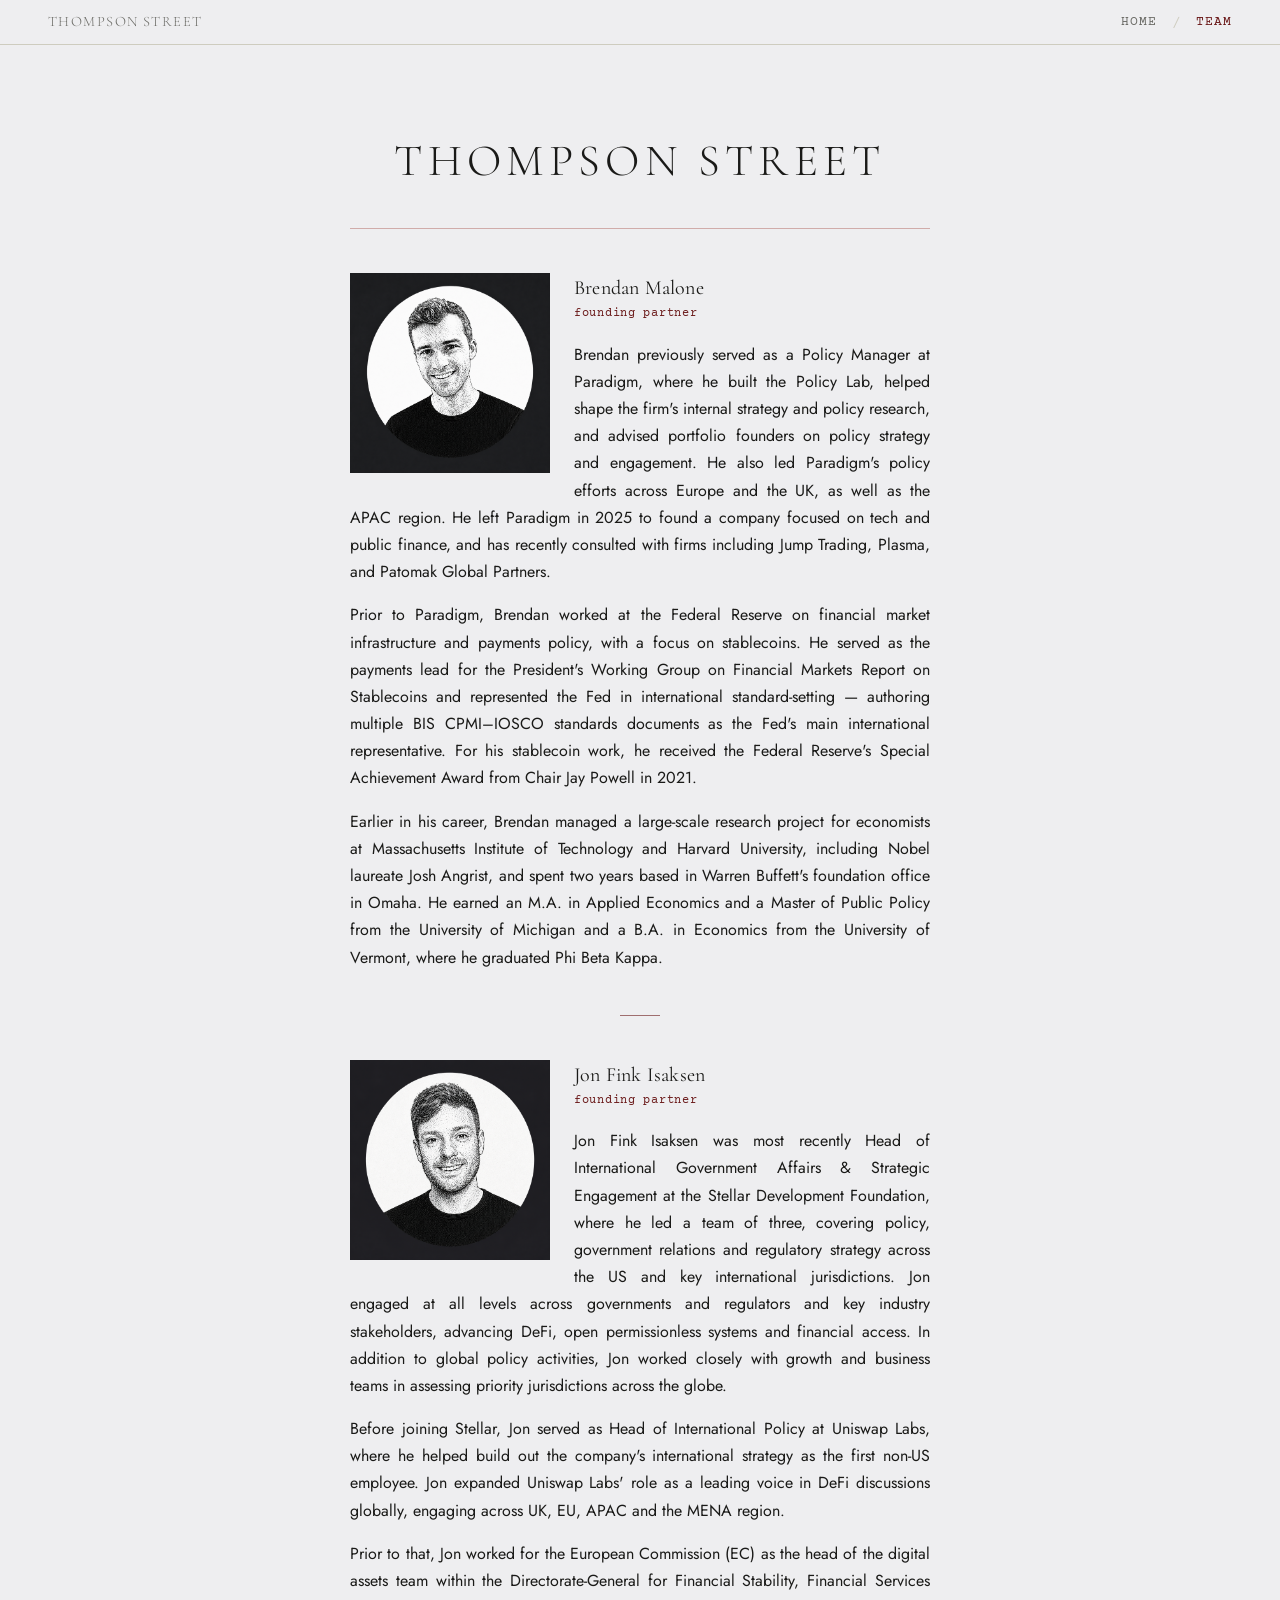
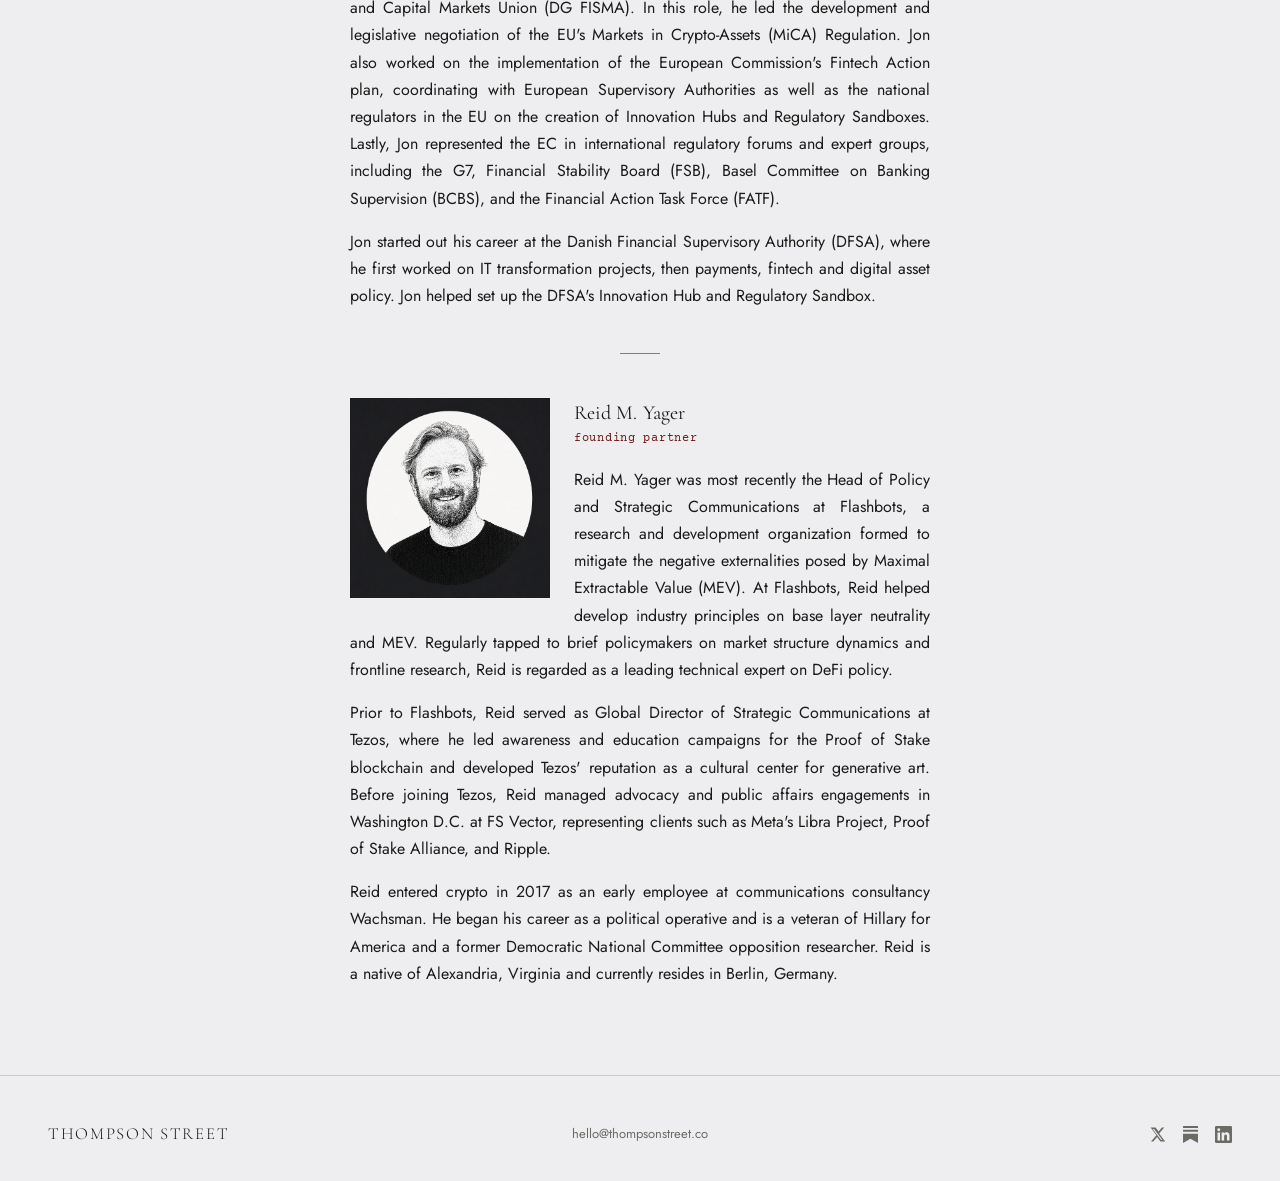
==== team.html @ 3a23683e "Initial commit: Thompson Street website Static site (HTML/CSS/JS) deployed to Vercel.  Pages: - inde" ====
<!DOCTYPE html>
<html lang="en">
<head>
  <meta charset="UTF-8">
  <meta name="viewport" content="width=device-width, initial-scale=1.0">
  <title>Team — Thompson Street</title>
  <meta name="description" content="The founding partners of Thompson Street.">
  <link rel="preconnect" href="https://fonts.googleapis.com">
  <link rel="preconnect" href="https://fonts.gstatic.com" crossorigin>
  <link href="https://fonts.googleapis.com/css2?family=Jost:ital,wght@0,300;0,400;0,500;0,600;1,400&family=Cormorant+Garamond:ital,wght@0,300;0,400;0,600;1,300;1,400&family=Courier+Prime:ital,wght@0,400;0,700;1,400&display=swap" rel="stylesheet">
  <link rel="stylesheet" href="styles/main.css">
</head>
<body>

<div class="bg-watermark" aria-hidden="true"></div>

<nav class="site-nav" role="navigation" aria-label="Main navigation">
  <div class="grid-container">
    <div class="nav-inner">
      <span class="nav-wordmark">Thompson Street</span>
      <div class="nav-links">
        <a href="index.html"    class="nav-link">Home</a>
        <span class="nav-sep" aria-hidden="true">/</span>
        <a href="team.html"     class="nav-link active">Team</a>
        <!-- HIDDEN: Writings link — not ready for public viewing
        <span class="nav-sep" aria-hidden="true">/</span>
        <a href="writings.html" class="nav-link">Writings</a>
        -->
      </div>
    </div>
  </div>
</nav>

<header class="site-header">
  <div class="grid-container">
    <div class="header-inner">
      <div class="header-mark" aria-hidden="true"></div>
      <h1 class="firm-name">Thompson Street</h1>
    </div>
  </div>
</header>

<div class="grid-container" role="presentation">
  <div class="section-rule section-rule--full" aria-hidden="true"></div>
</div>

<main class="team-main">

  <!-- ── Brendan Malone ── -->
  <section class="team-member" id="brendan-malone">
    <div class="grid-container">
      <div class="team-member-bio">

        <img
          src="assets/Team-brendan.png"
          alt="Brendan Malone"
          class="team-member-photo"
          width="200"
          height="200"
        >

        <div class="team-member-identity">
          <h2 class="team-member-name">Brendan Malone</h2>
          <span class="team-member-role">Founding Partner</span>
        </div>

        <p>Brendan previously served as a Policy Manager at Paradigm, where he built the Policy Lab, helped shape the firm's internal strategy and policy research, and advised portfolio founders on policy strategy and engagement. He also led Paradigm's policy efforts across Europe and the UK, as well as the APAC region. He left Paradigm in 2025 to found a company focused on tech and public finance, and has recently consulted with firms including Jump Trading, Plasma, and Patomak Global Partners.</p>
        <p>Prior to Paradigm, Brendan worked at the Federal Reserve on financial market infrastructure and payments policy, with a focus on stablecoins. He served as the payments lead for the President's Working Group on Financial Markets Report on Stablecoins and represented the Fed in international standard-setting — authoring multiple BIS CPMI–IOSCO standards documents as the Fed's main international representative. For his stablecoin work, he received the Federal Reserve's Special Achievement Award from Chair Jay Powell in 2021.</p>
        <p>Earlier in his career, Brendan managed a large-scale research project for economists at Massachusetts Institute of Technology and Harvard University, including Nobel laureate Josh Angrist, and spent two years based in Warren Buffett's foundation office in Omaha. He earned an M.A. in Applied Economics and a Master of Public Policy from the University of Michigan and a B.A. in Economics from the University of Vermont, where he graduated Phi Beta Kappa.</p>

      </div>
    </div>
  </section>

  <!-- ── Jon Fink Isaksen ── -->
  <div class="grid-container" role="presentation">
    <div class="team-rule" aria-hidden="true"></div>
  </div>

  <section class="team-member" id="jon-isaksen">
    <div class="grid-container">
      <div class="team-member-bio">

        <img
          src="assets/team-jon.png"
          alt="Jon Fink Isaksen"
          class="team-member-photo"
          width="200"
          height="200"
        >

        <div class="team-member-identity">
          <h2 class="team-member-name">Jon Fink Isaksen</h2>
          <span class="team-member-role">Founding Partner</span>
        </div>

        <p>Jon Fink Isaksen was most recently Head of International Government Affairs &amp; Strategic Engagement at the Stellar Development Foundation, where he led a team of three, covering policy, government relations and regulatory strategy across the US and key international jurisdictions. Jon engaged at all levels across governments and regulators and key industry stakeholders, advancing DeFi, open permissionless systems and financial access. In addition to global policy activities, Jon worked closely with growth and business teams in assessing priority jurisdictions across the globe.</p>
        <p>Before joining Stellar, Jon served as Head of International Policy at Uniswap Labs, where he helped build out the company's international strategy as the first non-US employee. Jon expanded Uniswap Labs' role as a leading voice in DeFi discussions globally, engaging across UK, EU, APAC and the MENA region.</p>
        <p>Prior to that, Jon worked for the European Commission (EC) as the head of the digital assets team within the Directorate-General for Financial Stability, Financial Services and Capital Markets Union (DG FISMA). In this role, he led the development and legislative negotiation of the EU's Markets in Crypto-Assets (MiCA) Regulation. Jon also worked on the implementation of the European Commission's Fintech Action plan, coordinating with European Supervisory Authorities as well as the national regulators in the EU on the creation of Innovation Hubs and Regulatory Sandboxes. Lastly, Jon represented the EC in international regulatory forums and expert groups, including the G7, Financial Stability Board (FSB), Basel Committee on Banking Supervision (BCBS), and the Financial Action Task Force (FATF).</p>
        <p>Jon started out his career at the Danish Financial Supervisory Authority (DFSA), where he first worked on IT transformation projects, then payments, fintech and digital asset policy. Jon helped set up the DFSA's Innovation Hub and Regulatory Sandbox.</p>

      </div>
    </div>
  </section>

  <!-- ── Reid M. Yager ── -->
  <div class="grid-container" role="presentation">
    <div class="team-rule" aria-hidden="true"></div>
  </div>

  <section class="team-member" id="reid-yager">
    <div class="grid-container">
      <div class="team-member-bio">

        <img
          src="assets/team-reid.png"
          alt="Reid M. Yager"
          class="team-member-photo"
          width="200"
          height="200"
        >

        <div class="team-member-identity">
          <h2 class="team-member-name">Reid M. Yager</h2>
          <span class="team-member-role">Founding Partner</span>
        </div>

        <p>Reid M. Yager was most recently the Head of Policy and Strategic Communications at Flashbots, a research and development organization formed to mitigate the negative externalities posed by Maximal Extractable Value (MEV). At Flashbots, Reid helped develop industry principles on base layer neutrality and MEV. Regularly tapped to brief policymakers on market structure dynamics and frontline research, Reid is regarded as a leading technical expert on DeFi policy.</p>
        <p>Prior to Flashbots, Reid served as Global Director of Strategic Communications at Tezos, where he led awareness and education campaigns for the Proof of Stake blockchain and developed Tezos' reputation as a cultural center for generative art. Before joining Tezos, Reid managed advocacy and public affairs engagements in Washington D.C. at FS Vector, representing clients such as Meta's Libra Project, Proof of Stake Alliance, and Ripple.</p>
        <p>Reid entered crypto in 2017 as an early employee at communications consultancy Wachsman. He began his career as a political operative and is a veteran of Hillary for America and a former Democratic National Committee opposition researcher. Reid is a native of Alexandria, Virginia and currently resides in Berlin, Germany.</p>

      </div>
    </div>
  </section>


</main>

<footer class="site-footer">
  <div class="grid-container footer-main-row">
    <div class="footer-identity">
      <span class="footer-name">Thompson Street</span>
    </div>
    <div class="footer-contact">
      <a href="mailto:hello@thompsonstreet.co" class="footer-email">hello@thompsonstreet.co</a>
    </div>
    <div class="footer-social">
      <a href="https://x.com/thompsonstreetco" target="_blank" rel="noopener noreferrer" class="social-link" aria-label="Thompson Street on X">
        <svg width="17" height="17" viewBox="0 0 24 24" aria-hidden="true"><path d="M18.244 2.25h3.308l-7.227 8.26 8.502 11.24H16.17l-4.714-6.231-5.401 6.231H2.744l7.737-8.835L2.25 2.25h7.02l4.262 5.636 4.712-5.636zm-1.161 17.52h1.833L7.084 4.126H5.117z" fill="currentColor"/></svg>
      </a>
      <a href="https://thompsonstreet.substack.com" target="_blank" rel="noopener noreferrer" class="social-link" aria-label="Thompson Street on Substack">
        <svg width="17" height="17" viewBox="0 0 24 24" aria-hidden="true"><path d="M22.539 8.242H1.46V5.406h21.08v2.836zM1.46 10.812V24L12 18.11 22.54 24V10.812H1.46zM22.54 0H1.46v2.836h21.08V0z" fill="currentColor"/></svg>
      </a>
      <a href="https://linkedin.com/company/thompsonstreetco" target="_blank" rel="noopener noreferrer" class="social-link" aria-label="Thompson Street on LinkedIn">
        <svg width="17" height="17" viewBox="0 0 24 24" aria-hidden="true"><path d="M20.447 20.452h-3.554v-5.569c0-1.328-.027-3.037-1.852-3.037-1.853 0-2.136 1.445-2.136 2.939v5.667H9.351V9h3.414v1.561h.046c.477-.9 1.637-1.85 3.37-1.85 3.601 0 4.267 2.37 4.267 5.455v6.286zM5.337 7.433a2.062 2.062 0 01-2.063-2.065 2.064 2.064 0 112.063 2.065zm1.782 13.019H3.555V9h3.564v11.452zM22.225 0H1.771C.792 0 0 .774 0 1.729v20.542C0 23.227.792 24 1.771 24h20.451C23.2 24 24 23.227 24 22.271V1.729C24 .774 23.2 0 22.222 0h.003z" fill="currentColor"/></svg>
      </a>
    </div>
  </div>
</footer>

<script src="scripts/main.js"></script>
</body>
</html>
---- styles/main.css ----
:root {
  /* ── Colors ── */
  --color-bg:            #EEEEF0;
  --color-ink:           #1A1A18;
  --color-oxblood:       #6B1A1A;
  --color-ink-muted:     #6B6B66;
  --color-ink-faint:     #CECCBF;
  --color-card-bg:       #FAF9F7;
  --color-oxblood-muted: #C4918E;
  /* ── Fonts ── */
  --font-serif: 'Cormorant Garamond', Georgia, serif;
  --font-sans:  'Jost', Helvetica, sans-serif;
  --font-mono:  'Courier Prime', 'Courier New', monospace;
  /* ── Type scale ── */
  --text-firm:   2.8rem;
  --text-h1:     2rem;
  --text-h2:     1.25rem;
  --text-body:   1rem;
  --text-small:  0.8125rem;
  --text-mono:   0.875rem;
  --text-nav:    0.8125rem;
  /* ── Spacing: 8px base unit — tightened ── */
  --sp-1:   4px;
  --sp-2:  10px;
  --sp-3:  16px;
  --sp-4:  24px;
  --sp-5:  32px;
  --sp-6:  44px;
  --sp-7:  60px;
  --sp-8:  80px;
  /* ── Grid ── */
  --grid-gutter:    24px;
  --grid-margin:    48px;
  --grid-margin-sm: 20px;
  --max-width:    1280px;
}

/* ── Reset & Base ── */
*, *::before, *::after {
  box-sizing: border-box;
  margin: 0;
  padding: 0;
}
html {
  font-size: 16px;
  scroll-behavior: smooth;
}
body {
  background-color: var(--color-bg);
  color: var(--color-ink);
  font-family: var(--font-sans);
  font-size: var(--text-body);
  line-height: 1.7;
  -webkit-font-smoothing: antialiased;
  -moz-osx-font-smoothing: grayscale;
  min-height: 100vh;
  overflow-x: hidden;
  display: flex;
  flex-direction: column;
}
.site-footer {
  margin-top: auto;
}
a {
  color: var(--color-ink);
  text-decoration: none;
  transition: color 0.18s ease;
}
a:hover { color: var(--color-oxblood); }
img, svg { display: block; max-width: 100%; }
ul, ol   { list-style: none; }

/* ── Grid Container ── */
.grid-container {
  display: grid;
  grid-template-columns: repeat(12, 1fr);
  column-gap: var(--grid-gutter);
  max-width: var(--max-width);
  margin-inline: auto;
  padding-inline: var(--grid-margin);
  width: 100%;
}
@media (max-width: 768px) {
  .grid-container {
    grid-template-columns: repeat(8, 1fr);
  }
}
@media (max-width: 640px) {
  .grid-container {
    grid-template-columns: repeat(4, 1fr);
    column-gap: 16px;
    padding-inline: var(--grid-margin-sm);
  }
}

/* ── Background Watermark ── */
.bg-watermark {
  position: fixed;
  top: 50%;
  left: 50%;
  transform: translate(-50%, -50%);
  opacity: 0;
  pointer-events: none;
  z-index: 0;
  width: 400px;
}
.bg-watermark svg {
  width: 100%;
  height: auto;
}

/* ── Navigation ── */
.site-nav {
  position: sticky;
  top: 0;
  z-index: 100;
  background-color: var(--color-bg);
  border-bottom: 1px solid var(--color-ink-faint);
  padding-block: var(--sp-2);
}
.nav-inner {
  grid-column: 1 / -1;
  display: flex;
  align-items: center;
  justify-content: space-between;
}
.nav-wordmark {
  font-family: var(--font-serif);
  font-size: 0.9rem;
  font-weight: 300;
  color: var(--color-ink-muted);
  letter-spacing: 0.1em;
  text-transform: uppercase;
}
.nav-links {
  display: flex;
  align-items: center;
  gap: var(--sp-3);
}
.nav-link {
  font-family: var(--font-mono);
  font-size: var(--text-nav);
  font-weight: 400;
  text-transform: uppercase;
  letter-spacing: 0.08em;
  color: var(--color-ink-muted);
  text-decoration: none;
  transition: color 0.18s ease;
}
.nav-link:hover  { color: var(--color-ink); }
.nav-link.active { color: var(--color-oxblood); }
.nav-sep {
  font-family: var(--font-sans);
  font-size: var(--text-nav);
  color: var(--color-ink-faint);
  user-select: none;
}

/* ── Site Header ── */
.site-header {
  padding-block: var(--sp-8) var(--sp-6);
  text-align: center;
  position: relative;
  z-index: 1;
}
.header-inner {
  grid-column: 4 / 10;
  display: flex;
  flex-direction: column;
  align-items: center;
  gap: var(--sp-2);
}
.header-mark {
  margin-bottom: var(--sp-1);
  opacity: 0;
}
.firm-name {
  font-family: var(--font-serif);
  font-size: var(--text-firm);
  font-weight: 300;
  color: var(--color-ink);
  letter-spacing: 0.12em;
  line-height: 1.0;
  margin: 0;
  text-transform: uppercase;
}
.firm-tagline {
  font-family: var(--font-mono);
  font-size: 0.75rem;
  color: var(--color-ink-muted);
  letter-spacing: 0.04em;
  line-height: 1.6;
  margin: 0;
}
@media (max-width: 768px) {
  .header-inner { grid-column: 2 / 8; }
  .site-header  { padding-block: var(--sp-7) var(--sp-5); }
}
@media (max-width: 640px) {
  .header-inner { grid-column: 1 / -1; }
  .site-header  { padding-block: var(--sp-6) var(--sp-5); }
}

/* ── Section Rule ── */
.section-rule {
  grid-column: 4 / 10;
  border: none;
  width: 40px;
  height: 1px;
  background-color: var(--color-oxblood-muted);
  opacity: 0.7;
  margin: 0;
  justify-self: center;
}
.section-rule--full {
  grid-column: 4 / 10;
  width: 100%;
  justify-self: stretch;
}
@media (max-width: 768px) {
  .section-rule {
    grid-column: 1 / -1;
    justify-self: center;
  }
  .section-rule--full {
    grid-column: 1 / -1;
    justify-self: stretch;
  }
}

/* ── Section Shell ── */
.section {
  padding-block: var(--sp-7);
  position: relative;
  z-index: 1;
}
.section-label {
  display: none;
}
.section-body {
  grid-column: 4 / 10;
}
@media (max-width: 768px) {
  .section-body { grid-column: 1 / -1; }
}
.label-text {
  font-family: var(--font-mono);
  font-size: var(--text-small);
  color: var(--color-ink-muted);
  text-transform: lowercase;
  letter-spacing: 0.06em;
  display: block;
}
.label-annotation {
  font-family: var(--font-mono);
  font-size: var(--text-small);
  font-style: italic;
  color: var(--color-oxblood);
  letter-spacing: 0.03em;
  display: block;
  line-height: 1.4;
}
.section-body p {
  font-family: var(--font-sans);
  font-size: var(--text-body);
  line-height: 1.7;
  color: var(--color-ink);
  margin-bottom: var(--sp-3);
  text-align: justify;
}
.section-body p:last-child { margin-bottom: 0; }
.section-body p:first-of-type {
  border-left: none;
  padding-left: 0;
}

/* ── Team Grid ── */
.team-grid {
  display: grid;
  grid-template-columns: repeat(3, 1fr);
  gap: var(--sp-4);
  margin-top: var(--sp-5);
}
@media (max-width: 768px) {
  .team-grid { grid-template-columns: repeat(3, 1fr); }
}
@media (max-width: 640px) {
  .team-grid {
    grid-template-columns: repeat(2, 1fr);
    gap: var(--sp-4) var(--sp-3);
  }
  .team-card {
    flex-direction: row;
    align-items: center;
    gap: var(--sp-3);
    padding: 0;
  }
  .team-card-photo {
    margin-bottom: 0;
    flex-shrink: 0;
  }
}
.team-card {
  display: flex;
  flex-direction: column;
  align-items: center;
  text-align: center;
  gap: var(--sp-1);
  padding: 0;
}
.team-card-photo {
  width: 48px;
  height: 48px;
  border-radius: 50%;
  object-fit: cover;
  margin-bottom: var(--sp-2);
}
.team-name {
  font-family: var(--font-sans);
  font-size: var(--text-body);
  font-weight: 500;
  color: var(--color-ink);
  letter-spacing: 0.01em;
}
.team-role {
  font-family: var(--font-mono);
  font-size: 0.75rem;
  color: var(--color-oxblood);
  letter-spacing: 0.06em;
  text-transform: lowercase;
}
.team-card-bio {
  font-family: var(--font-sans);
  font-size: var(--text-small);
  color: var(--color-ink-muted);
  line-height: 1.6;
  margin-top: var(--sp-2);
}
.team-bio {
  font-family: var(--font-sans);
  font-size: var(--text-body);
  line-height: 1.7;
  color: var(--color-ink);
  margin: 0;
  margin-top: var(--sp-4);
}

/* ── Section label hover ── */
.label-text,
.label-annotation {
  transition: color 0.3s ease;
}
.section-label:hover .label-text,
.section-label:hover .label-annotation {
  color: var(--color-ink);
}


/* ── Work List ── */
.work-item {
  padding-block: var(--sp-3);
  display: flex;
  flex-direction: column;
  gap: var(--sp-1);
}
.work-title {
  font-family: var(--font-sans);
  font-size: var(--text-body);
  font-weight: 600;
  color: var(--color-ink);
}
.work-desc {
  font-family: var(--font-sans);
  font-size: var(--text-small);
  color: var(--color-ink-muted);
  line-height: 1.6;
}

/* ── Footer ── */
.site-footer {
  border-top: 1px solid var(--color-ink-faint);
  padding-top: var(--sp-6);
  padding-bottom: var(--sp-5);
  position: relative;
  z-index: 1;
}
.footer-main-row { align-items: center; }
.footer-identity {
  grid-column: 1 / 5;
  display: flex;
  flex-direction: column;
  gap: var(--sp-1);
}
.footer-name {
  font-family: var(--font-serif);
  font-size: 1.05rem;
  font-weight: 300;
  color: var(--color-ink);
  letter-spacing: 0.1em;
  text-transform: uppercase;
}
.footer-contact {
  grid-column: 5 / 9;
  display: flex;
  flex-direction: column;
  gap: var(--sp-1);
  align-items: center;
  text-align: center;
}
.footer-email {
  font-family: var(--font-sans);
  font-size: var(--text-small);
  color: var(--color-ink-muted);
  transition: color 0.18s ease;
}
.footer-email:hover { color: var(--color-oxblood); }
.footer-location {
  font-family: var(--font-mono);
  font-size: 0.75rem;
  color: var(--color-ink-muted);
  letter-spacing: 0.04em;
}
.footer-social {
  grid-column: 9 / 13;
  display: flex;
  align-items: flex-start;
  justify-content: flex-end;
  gap: var(--sp-3);
}
.social-link {
  color: var(--color-ink-muted);
  display: flex;
  align-items: center;
  line-height: 1;
  transition: color 0.18s ease;
}
.social-link:hover { color: var(--color-oxblood); }
.footer-bottom-row {
  margin-top: var(--sp-5);
  padding-top: var(--sp-3);
  border-top: 1px solid var(--color-ink-faint);
}
.footer-bottom {
  grid-column: 1 / -1;
  display: flex;
  align-items: center;
  justify-content: space-between;
}
.footer-copy {
  font-family: var(--font-mono);
  font-size: 0.75rem;
  color: var(--color-ink-muted);
  letter-spacing: 0.04em;
}
.footer-nav-links {
  display: flex;
  align-items: center;
  gap: var(--sp-2);
}
.footer-nav-link {
  font-family: var(--font-sans);
  font-size: var(--text-nav);
  font-weight: 500;
  text-transform: uppercase;
  letter-spacing: 0.12em;
  color: var(--color-ink-muted);
  transition: color 0.18s ease;
}
.footer-nav-link:hover { color: var(--color-oxblood); }
.footer-sep {
  font-family: var(--font-mono);
  font-size: 0.75rem;
  color: var(--color-ink-faint);
}
@media (max-width: 768px) {
  .footer-identity,
  .footer-contact  { grid-column: 1 / 5; }
  .footer-social   { grid-column: 5 / -1; justify-content: flex-end; }
}
@media (max-width: 640px) {
  .footer-identity { grid-column: 1 / -1; margin-bottom: var(--sp-4); align-items: flex-start; text-align: left; }
  .footer-contact  { grid-column: 1 / -1; margin-bottom: var(--sp-4); align-items: flex-start; text-align: left; }
  .footer-social   { grid-column: 1 / -1; justify-content: flex-start; }
}

/* ── Writings Header ── */
.writings-header {
  padding-block: var(--sp-7) var(--sp-5);
  border-bottom: 1px solid var(--color-ink-faint);
  position: relative;
  z-index: 1;
}
.writings-header-inner {
  grid-column: 1 / -1;
  display: flex;
  flex-direction: column;
  gap: var(--sp-2);
}
.writings-title {
  font-family: var(--font-serif);
  font-size: var(--text-h1);
  font-weight: 400;
  color: var(--color-ink);
  letter-spacing: 0.01em;
  line-height: 1.15;
}
.writings-subtitle {
  font-family: var(--font-mono);
  font-size: var(--text-mono);
  color: var(--color-ink-muted);
  letter-spacing: 0.04em;
}

/* ── Filter Bar ── */
.writings-filters-bar {
  padding-block: var(--sp-3);
  border-bottom: 1px solid var(--color-ink-faint);
  position: relative;
  z-index: 1;
}
.filters-inner {
  grid-column: 1 / -1;
  display: flex;
  align-items: center;
  gap: var(--sp-2);
  flex-wrap: wrap;
}
.filter-btn {
  font-family: var(--font-mono);
  font-size: var(--text-mono);
  color: var(--color-ink-muted);
  background: transparent;
  border: 1px solid var(--color-ink-faint);
  padding: 5px 16px;
  cursor: pointer;
  letter-spacing: 0.05em;
  border-radius: 2px;
  line-height: 1.5;
  transition: color 0.15s ease, border-color 0.15s ease, background-color 0.15s ease;
}
.filter-btn:hover {
  border-color: var(--color-ink-muted);
  color: var(--color-ink);
}
.filter-btn.active {
  background-color: var(--color-ink);
  color: var(--color-bg);
  border-color: var(--color-ink);
}

/* ── Writings Grid ── */
.writings-grid-section {
  padding-block: var(--sp-6) var(--sp-8);
  position: relative;
  z-index: 1;
}
.writings-grid {
  grid-column: 1 / -1;
  display: grid;
  grid-template-columns: repeat(3, 1fr);
  gap: var(--sp-4);
}
@media (max-width: 1024px) {
  .writings-grid { grid-template-columns: repeat(2, 1fr); }
}
@media (max-width: 640px) {
  .writings-grid {
    grid-template-columns: 1fr;
    gap: var(--sp-3);
  }
  .writings-grid-section { padding-block: var(--sp-5) var(--sp-7); }
}
.writing-card {
  background-color: var(--color-card-bg);
  border: 1px solid var(--color-ink-faint);
  padding: var(--sp-4);
  display: flex;
  flex-direction: column;
  gap: var(--sp-2);
  transition: border-color 0.18s ease;
}
.writing-card:hover { border-color: var(--color-ink-muted); }
.card-meta {
  display: flex;
  align-items: center;
  justify-content: space-between;
}
.card-tag {
  font-family: var(--font-mono);
  font-size: 0.75rem;
  color: var(--color-oxblood);
  text-transform: uppercase;
  letter-spacing: 0.1em;
}
.card-date {
  font-family: var(--font-mono);
  font-size: 0.75rem;
  color: var(--color-ink-muted);
  letter-spacing: 0.04em;
}
.card-title {
  font-family: var(--font-serif);
  font-size: 1.2rem;
  font-weight: 400;
  color: var(--color-ink);
  line-height: 1.3;
  flex-grow: 1;
}
.card-excerpt {
  font-family: var(--font-sans);
  font-size: var(--text-small);
  color: var(--color-ink-muted);
  line-height: 1.6;
  flex-grow: 2;
}
.card-read-link {
  font-family: var(--font-sans);
  font-size: var(--text-small);
  font-weight: 500;
  color: var(--color-ink);
  text-transform: uppercase;
  letter-spacing: 0.1em;
  margin-top: var(--sp-2);
  align-self: flex-start;
  transition: color 0.18s ease;
}
.card-read-link:hover { color: var(--color-oxblood); }

/* ── TEAM PAGE ── */

.team-main {
  position: relative;
  z-index: 1;
  padding-bottom: var(--sp-6);
}

.team-rule {
  grid-column: 4 / 10;
  width: 40px;
  height: 1px;
  background-color: var(--color-oxblood);
  opacity: 0.6;
  justify-self: center;
  margin: 0;
}

@media (max-width: 1024px) {
  .team-rule { grid-column: 1 / -1; }
}

.team-member {
  padding-block: var(--sp-6);
  position: relative;
  z-index: 1;
}

/* Bio column: same column as homepage body text */
.team-member-bio {
  grid-column: 4 / 10;
}

/* Clearfix so container wraps the float */
.team-member-bio::after {
  content: '';
  display: table;
  clear: both;
}

/* Photo floats left inside the bio column */
.team-member-photo {
  float: left;
  width: 200px;
  height: 200px;
  object-fit: cover;
  object-position: center top;
  margin-right: var(--sp-4);
  margin-bottom: var(--sp-3);
  display: block;
  flex-shrink: 0;
}

/* Name and title sit to the right of the photo */
.team-member-identity {
  display: flex;
  flex-direction: column;
  gap: var(--sp-1);
  padding-top: 4px;
  margin-bottom: var(--sp-3);
}

.team-member-name {
  font-family: var(--font-serif);
  font-size: var(--text-h2);
  font-weight: 400;
  color: var(--color-ink);
  letter-spacing: 0.01em;
  line-height: 1.15;
  margin: 0;
}

.team-member-role {
  font-family: var(--font-mono);
  font-size: 0.75rem;
  color: var(--color-oxblood);
  letter-spacing: 0.06em;
  text-transform: lowercase;
}

.team-member-bio p {
  font-family: var(--font-sans);
  font-size: var(--text-body);
  line-height: 1.7;
  color: var(--color-ink);
  margin-bottom: var(--sp-3);
  text-align: justify;
}

.team-member-bio p:last-child {
  margin-bottom: 0;
}

@media (max-width: 1024px) {
  .team-member-bio { grid-column: 1 / -1; }

  .team-member-photo {
    width: 160px;
    height: 160px;
    margin-right: var(--sp-3);
  }
}

@media (max-width: 640px) {
  .team-member { padding-block: var(--sp-5); }

  .team-member-photo {
    width: 120px;
    height: 120px;
    margin-right: var(--sp-3);
    margin-bottom: var(--sp-3);
  }
}
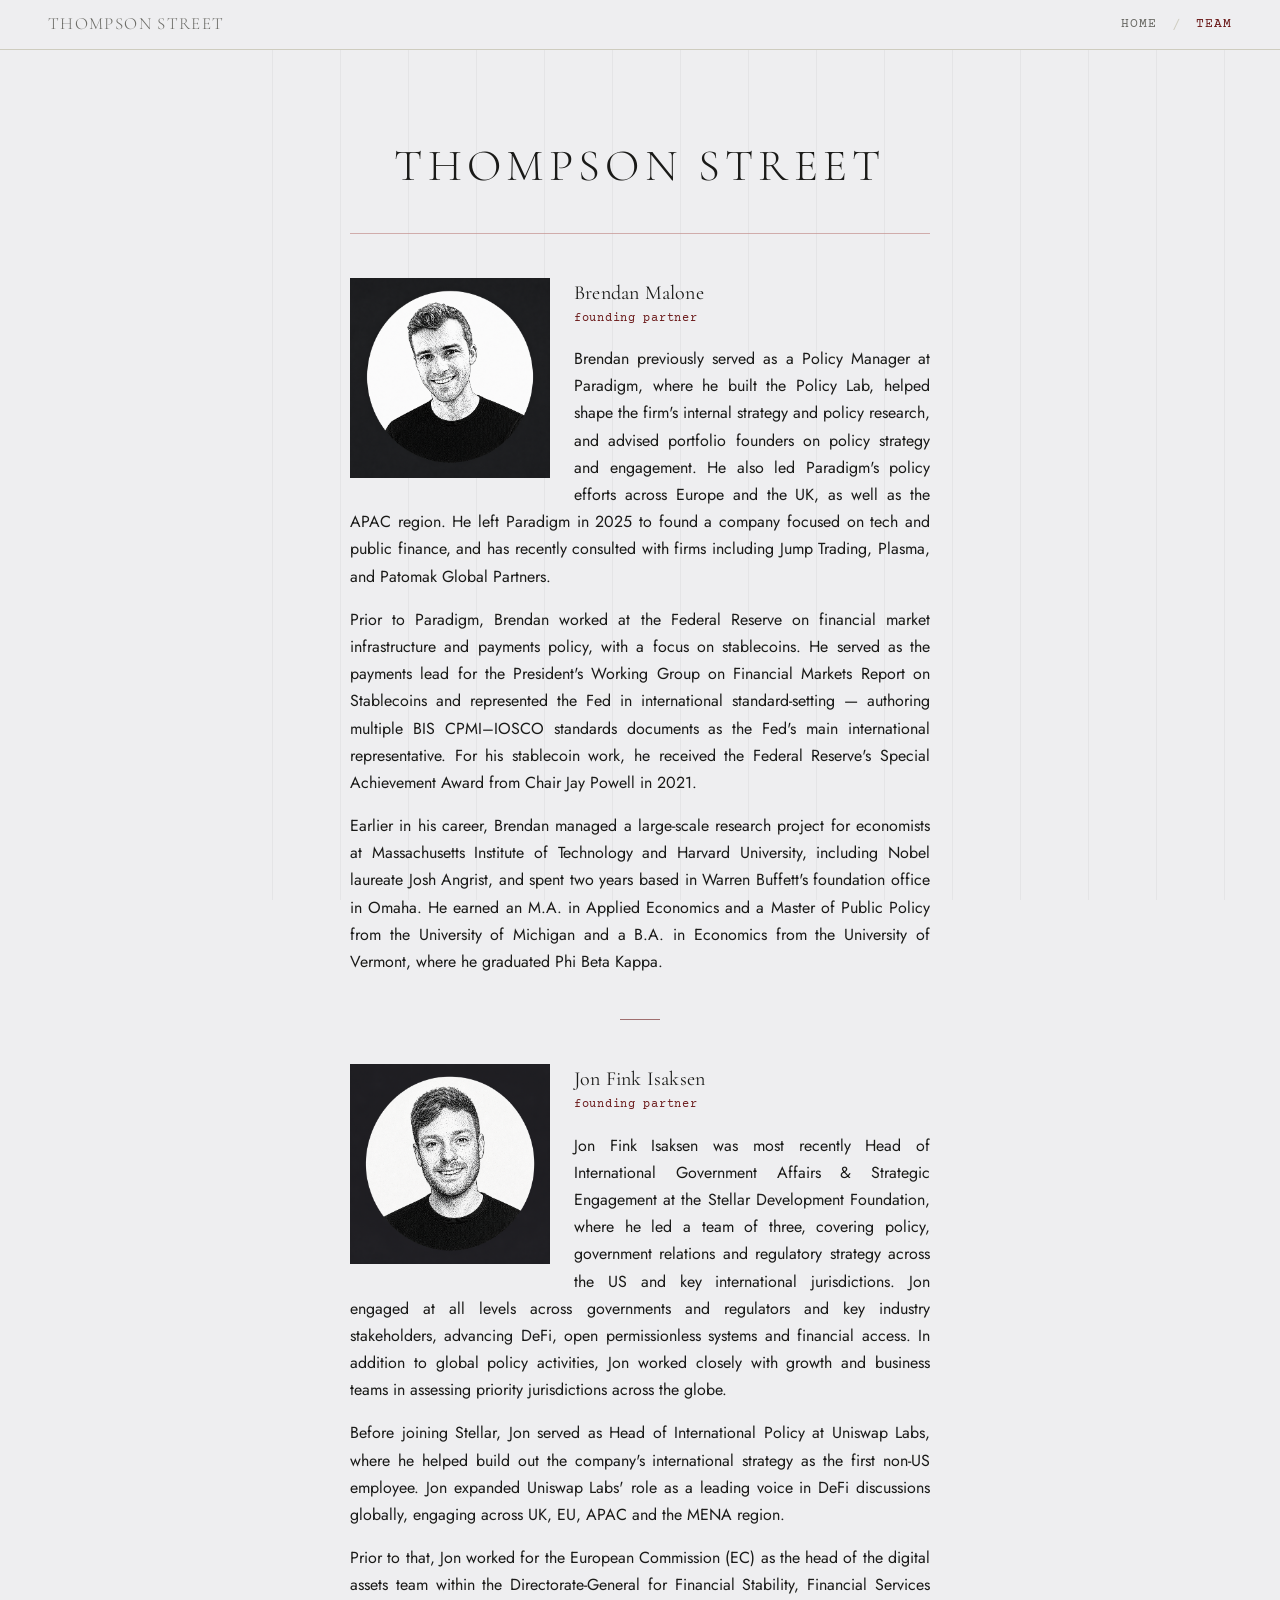
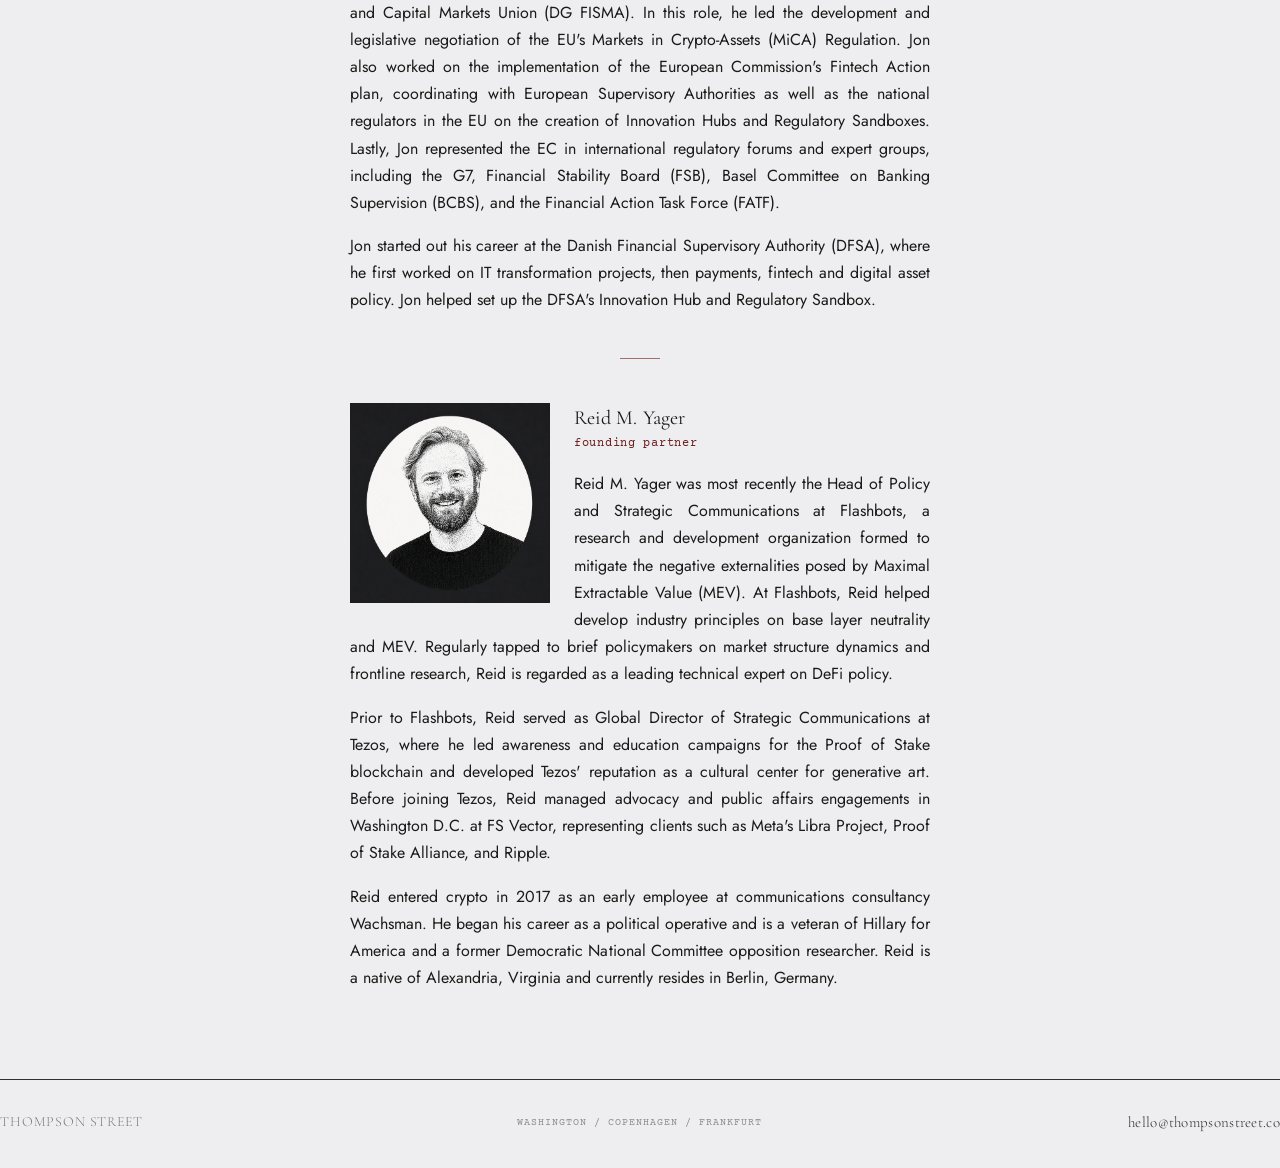
==== commit b3b4ce66: "Restructure home: display statement, zone labels, credentials strip, new footer - Replace JS brush-s" ====
--- a/team.html
+++ b/team.html
@@ -141,19 +141,9 @@
     <div class="footer-identity">
       <span class="footer-name">Thompson Street</span>
     </div>
-    <div class="footer-contact">
+    <span class="footer-cities">Washington / Copenhagen / Frankfurt</span>
+    <div class="footer-email-wrap">
       <a href="mailto:hello@thompsonstreet.co" class="footer-email">hello@thompsonstreet.co</a>
-    </div>
-    <div class="footer-social">
-      <a href="https://x.com/thompsonstreetco" target="_blank" rel="noopener noreferrer" class="social-link" aria-label="Thompson Street on X">
-        <svg width="17" height="17" viewBox="0 0 24 24" aria-hidden="true"><path d="M18.244 2.25h3.308l-7.227 8.26 8.502 11.24H16.17l-4.714-6.231-5.401 6.231H2.744l7.737-8.835L2.25 2.25h7.02l4.262 5.636 4.712-5.636zm-1.161 17.52h1.833L7.084 4.126H5.117z" fill="currentColor"/></svg>
-      </a>
-      <a href="https://thompsonstreet.substack.com" target="_blank" rel="noopener noreferrer" class="social-link" aria-label="Thompson Street on Substack">
-        <svg width="17" height="17" viewBox="0 0 24 24" aria-hidden="true"><path d="M22.539 8.242H1.46V5.406h21.08v2.836zM1.46 10.812V24L12 18.11 22.54 24V10.812H1.46zM22.54 0H1.46v2.836h21.08V0z" fill="currentColor"/></svg>
-      </a>
-      <a href="https://linkedin.com/company/thompsonstreetco" target="_blank" rel="noopener noreferrer" class="social-link" aria-label="Thompson Street on LinkedIn">
-        <svg width="17" height="17" viewBox="0 0 24 24" aria-hidden="true"><path d="M20.447 20.452h-3.554v-5.569c0-1.328-.027-3.037-1.852-3.037-1.853 0-2.136 1.445-2.136 2.939v5.667H9.351V9h3.414v1.561h.046c.477-.9 1.637-1.85 3.37-1.85 3.601 0 4.267 2.37 4.267 5.455v6.286zM5.337 7.433a2.062 2.062 0 01-2.063-2.065 2.064 2.064 0 112.063 2.065zm1.782 13.019H3.555V9h3.564v11.452zM22.225 0H1.771C.792 0 0 .774 0 1.729v20.542C0 23.227.792 24 1.771 24h20.451C23.2 24 24 23.227 24 22.271V1.729C24 .774 23.2 0 22.222 0h.003z" fill="currentColor"/></svg>
-      </a>
     </div>
   </div>
 </footer>
--- a/styles/main.css
+++ b/styles/main.css
@@ -33,6 +33,8 @@
   --grid-margin:    48px;
   --grid-margin-sm: 20px;
   --max-width:    1280px;
+  /* ── Pine / accent ── */
+  --oxblood:      #7A1F1F;
 }
 
 /* ── Reset & Base ── */
@@ -57,6 +59,7 @@
   overflow-x: hidden;
   display: flex;
   flex-direction: column;
+  position: relative;
 }
 .site-footer {
   margin-top: auto;
@@ -96,17 +99,28 @@
 /* ── Background Watermark ── */
 .bg-watermark {
   position: fixed;
-  top: 50%;
-  left: 50%;
-  transform: translate(-50%, -50%);
-  opacity: 0;
+  inset: 0;
   pointer-events: none;
   z-index: 0;
-  width: 400px;
-}
-.bg-watermark svg {
-  width: 100%;
-  height: auto;
+  background-image: repeating-linear-gradient(
+    90deg,
+    rgba(0, 0, 0, 0.04) 0px,
+    rgba(0, 0, 0, 0.04) 0.5px,
+    transparent 0.5px,
+    transparent 68px
+  );
+}
+
+@media (prefers-color-scheme: dark) {
+  .bg-watermark {
+    background-image: repeating-linear-gradient(
+      90deg,
+      rgba(255, 255, 255, 0.04) 0px,
+      rgba(255, 255, 255, 0.04) 0.5px,
+      transparent 0.5px,
+      transparent 68px
+    );
+  }
 }
 
 /* ── Navigation ── */
@@ -125,11 +139,11 @@
   justify-content: space-between;
 }
 .nav-wordmark {
-  font-family: var(--font-serif);
-  font-size: 0.9rem;
+  font-family: 'Cormorant Garamond', serif;
+  font-size: 17px;
   font-weight: 300;
   color: var(--color-ink-muted);
-  letter-spacing: 0.1em;
+  letter-spacing: 0.08em;
   text-transform: uppercase;
 }
 .nav-links {
@@ -175,7 +189,7 @@
   opacity: 0;
 }
 .firm-name {
-  font-family: var(--font-serif);
+  font-family: 'Cormorant Garamond', serif;
   font-size: var(--text-firm);
   font-weight: 300;
   color: var(--color-ink);
@@ -378,109 +392,211 @@
 
 /* ── Footer ── */
 .site-footer {
-  border-top: 1px solid var(--color-ink-faint);
-  padding-top: var(--sp-6);
-  padding-bottom: var(--sp-5);
   position: relative;
-  z-index: 1;
-}
-.footer-main-row { align-items: center; }
+  z-index: 2;
+  margin-top: auto;
+}
+.footer-main-row {
+  display: grid;
+  grid-template-columns: 1fr 1fr 1fr;
+  align-items: center;
+  gap: 24px;
+  padding: 28px 0 32px;
+  border-top: 0.5px solid currentColor;
+  opacity: 0.9;
+}
 .footer-identity {
-  grid-column: 1 / 5;
   display: flex;
   flex-direction: column;
-  gap: var(--sp-1);
+  gap: 3px;
+  justify-self: start;
 }
 .footer-name {
-  font-family: var(--font-serif);
-  font-size: 1.05rem;
+  font-family: 'Cormorant Garamond', serif;
   font-weight: 300;
-  color: var(--color-ink);
+  font-size: 14px;
+  letter-spacing: 0.06em;
+  opacity: 0.6;
+  text-transform: uppercase;
+}
+.footer-cities {
+  font-family: 'Courier Prime', monospace;
+  font-size: 10px;
   letter-spacing: 0.1em;
   text-transform: uppercase;
-}
-.footer-contact {
-  grid-column: 5 / 9;
-  display: flex;
-  flex-direction: column;
-  gap: var(--sp-1);
+  opacity: 0.5;
+  justify-self: center;
+  text-align: center;
+}
+.footer-email-wrap {
+  justify-self: end;
+  text-align: right;
+}
+.footer-email {
+  font-family: 'Cormorant Garamond', serif;
+  font-size: 15px;
+  font-weight: 300;
+  letter-spacing: 0.02em;
+  color: inherit;
+  text-decoration: none;
+  border-bottom: 0.5px solid transparent;
+  transition: border-color 0.2s;
+}
+.footer-email:hover {
+  border-bottom-color: currentColor;
+}
+
+/* ── Home page content blocks ── */
+#who-we-are .section-label { display: none; }
+#who-we-are .section { display: block; }
+#who-we-are .section-body {
+  width: 100%;
+  max-width: 680px;
+}
+.section-body p {
+  font-size: 16px;
+  line-height: 1.8;
+}
+.display-statement {
+  font-family: 'Cormorant Garamond', serif;
+  font-size: clamp(22px, 3.5vw, 30px);
+  font-weight: 300;
+  font-style: normal;
+  line-height: 1.3;
+  letter-spacing: -0.01em;
+  margin-bottom: 32px;
+}
+.zone-label {
+  display: flex;
   align-items: center;
+  gap: 10px;
+  font-family: 'Courier Prime', monospace;
+  font-size: 10px;
+  letter-spacing: 0.14em;
+  text-transform: uppercase;
+  color: var(--oxblood);
+  margin-bottom: 14px;
+}
+.zone-label::after {
+  content: '';
+  display: block;
+  flex: 1;
+  height: 0.5px;
+  background: var(--oxblood);
+  opacity: 0.45;
+}
+.zone-gap { height: 28px; }
+
+/* ── Credentials strip ── */
+.credentials-strip {
+  display: flex;
+  flex-wrap: wrap;
+  border-top: 0.5px solid var(--oxblood);
+  border-bottom: 0.5px solid var(--oxblood);
+  margin-top: 56px;
+}
+.cred-item {
+  flex: 1 1 auto;
   text-align: center;
-}
-.footer-email {
-  font-family: var(--font-sans);
-  font-size: var(--text-small);
-  color: var(--color-ink-muted);
-  transition: color 0.18s ease;
-}
-.footer-email:hover { color: var(--color-oxblood); }
-.footer-location {
-  font-family: var(--font-mono);
-  font-size: 0.75rem;
-  color: var(--color-ink-muted);
-  letter-spacing: 0.04em;
-}
-.footer-social {
-  grid-column: 9 / 13;
-  display: flex;
-  align-items: flex-start;
-  justify-content: flex-end;
-  gap: var(--sp-3);
-}
-.social-link {
-  color: var(--color-ink-muted);
-  display: flex;
-  align-items: center;
-  line-height: 1;
-  transition: color 0.18s ease;
-}
-.social-link:hover { color: var(--color-oxblood); }
-.footer-bottom-row {
-  margin-top: var(--sp-5);
-  padding-top: var(--sp-3);
-  border-top: 1px solid var(--color-ink-faint);
-}
-.footer-bottom {
-  grid-column: 1 / -1;
-  display: flex;
-  align-items: center;
-  justify-content: space-between;
-}
-.footer-copy {
-  font-family: var(--font-mono);
-  font-size: 0.75rem;
-  color: var(--color-ink-muted);
-  letter-spacing: 0.04em;
-}
-.footer-nav-links {
-  display: flex;
-  align-items: center;
-  gap: var(--sp-2);
-}
-.footer-nav-link {
-  font-family: var(--font-sans);
-  font-size: var(--text-nav);
-  font-weight: 500;
+  padding: 17px 12px;
+  font-family: 'Courier Prime', monospace;
+  font-size: 10px;
+  letter-spacing: 0.09em;
   text-transform: uppercase;
-  letter-spacing: 0.12em;
-  color: var(--color-ink-muted);
-  transition: color 0.18s ease;
-}
-.footer-nav-link:hover { color: var(--color-oxblood); }
-.footer-sep {
-  font-family: var(--font-mono);
-  font-size: 0.75rem;
-  color: var(--color-ink-faint);
-}
+  color: inherit;
+  opacity: 0.6;
+  white-space: nowrap;
+}
+
+.pre-footer-space { height: 80px; }
+
+/* ── Pine illustration ── */
+.pine-photo {
+  position: absolute;
+  bottom: 0;
+  right: -60px;
+  width: 340px;
+  height: auto;
+  opacity: 0.09;
+  pointer-events: none;
+  user-select: none;
+  mix-blend-mode: multiply;
+  z-index: 0;
+}
+
 @media (max-width: 768px) {
-  .footer-identity,
-  .footer-contact  { grid-column: 1 / 5; }
-  .footer-social   { grid-column: 5 / -1; justify-content: flex-end; }
-}
-@media (max-width: 640px) {
-  .footer-identity { grid-column: 1 / -1; margin-bottom: var(--sp-4); align-items: flex-start; text-align: left; }
-  .footer-contact  { grid-column: 1 / -1; margin-bottom: var(--sp-4); align-items: flex-start; text-align: left; }
-  .footer-social   { grid-column: 1 / -1; justify-content: flex-start; }
+  .footer-main-row {
+    grid-template-columns: 1fr 1fr;
+    grid-template-rows: auto auto;
+    gap: 20px;
+  }
+  .footer-identity {
+    grid-column: 1;
+    grid-row: 1;
+    justify-self: start;
+  }
+  .footer-cities {
+    grid-column: 2;
+    grid-row: 1;
+    justify-self: end;
+    text-align: right;
+  }
+  .footer-email-wrap {
+    grid-column: 1 / -1;
+    grid-row: 2;
+    justify-self: start;
+    text-align: left;
+  }
+  .pine-photo {
+    width: 220px;
+    right: -30px;
+    opacity: 0.07;
+  }
+  .credentials-strip { flex-wrap: wrap; }
+  .cred-item {
+    flex: 1 1 33%;
+    min-width: 0;
+  }
+  .display-statement { font-size: clamp(20px, 5vw, 26px); }
+  .site-header .grid-container,
+  #who-we-are .section-body {
+    padding-left: 20px;
+    padding-right: 20px;
+  }
+}
+
+@media (max-width: 480px) {
+  .footer-main-row {
+    grid-template-columns: 1fr;
+    grid-template-rows: auto auto auto;
+    gap: 16px;
+  }
+  .footer-identity {
+    grid-column: 1;
+    grid-row: 1;
+    justify-self: start;
+  }
+  .footer-cities {
+    grid-column: 1;
+    grid-row: 2;
+    justify-self: start;
+    text-align: left;
+  }
+  .footer-email-wrap {
+    grid-column: 1;
+    grid-row: 3;
+    justify-self: start;
+    text-align: left;
+  }
+  .pine-photo {
+    width: 180px;
+    right: -20px;
+    opacity: 0.06;
+  }
+  .cred-item { flex: 1 1 50%; }
+  .display-statement { font-size: 20px; }
+  .firm-name { font-size: clamp(32px, 8vw, 46px); }
+  .nav-wordmark { font-size: 15px; }
 }
 
 /* ── Writings Header ── */
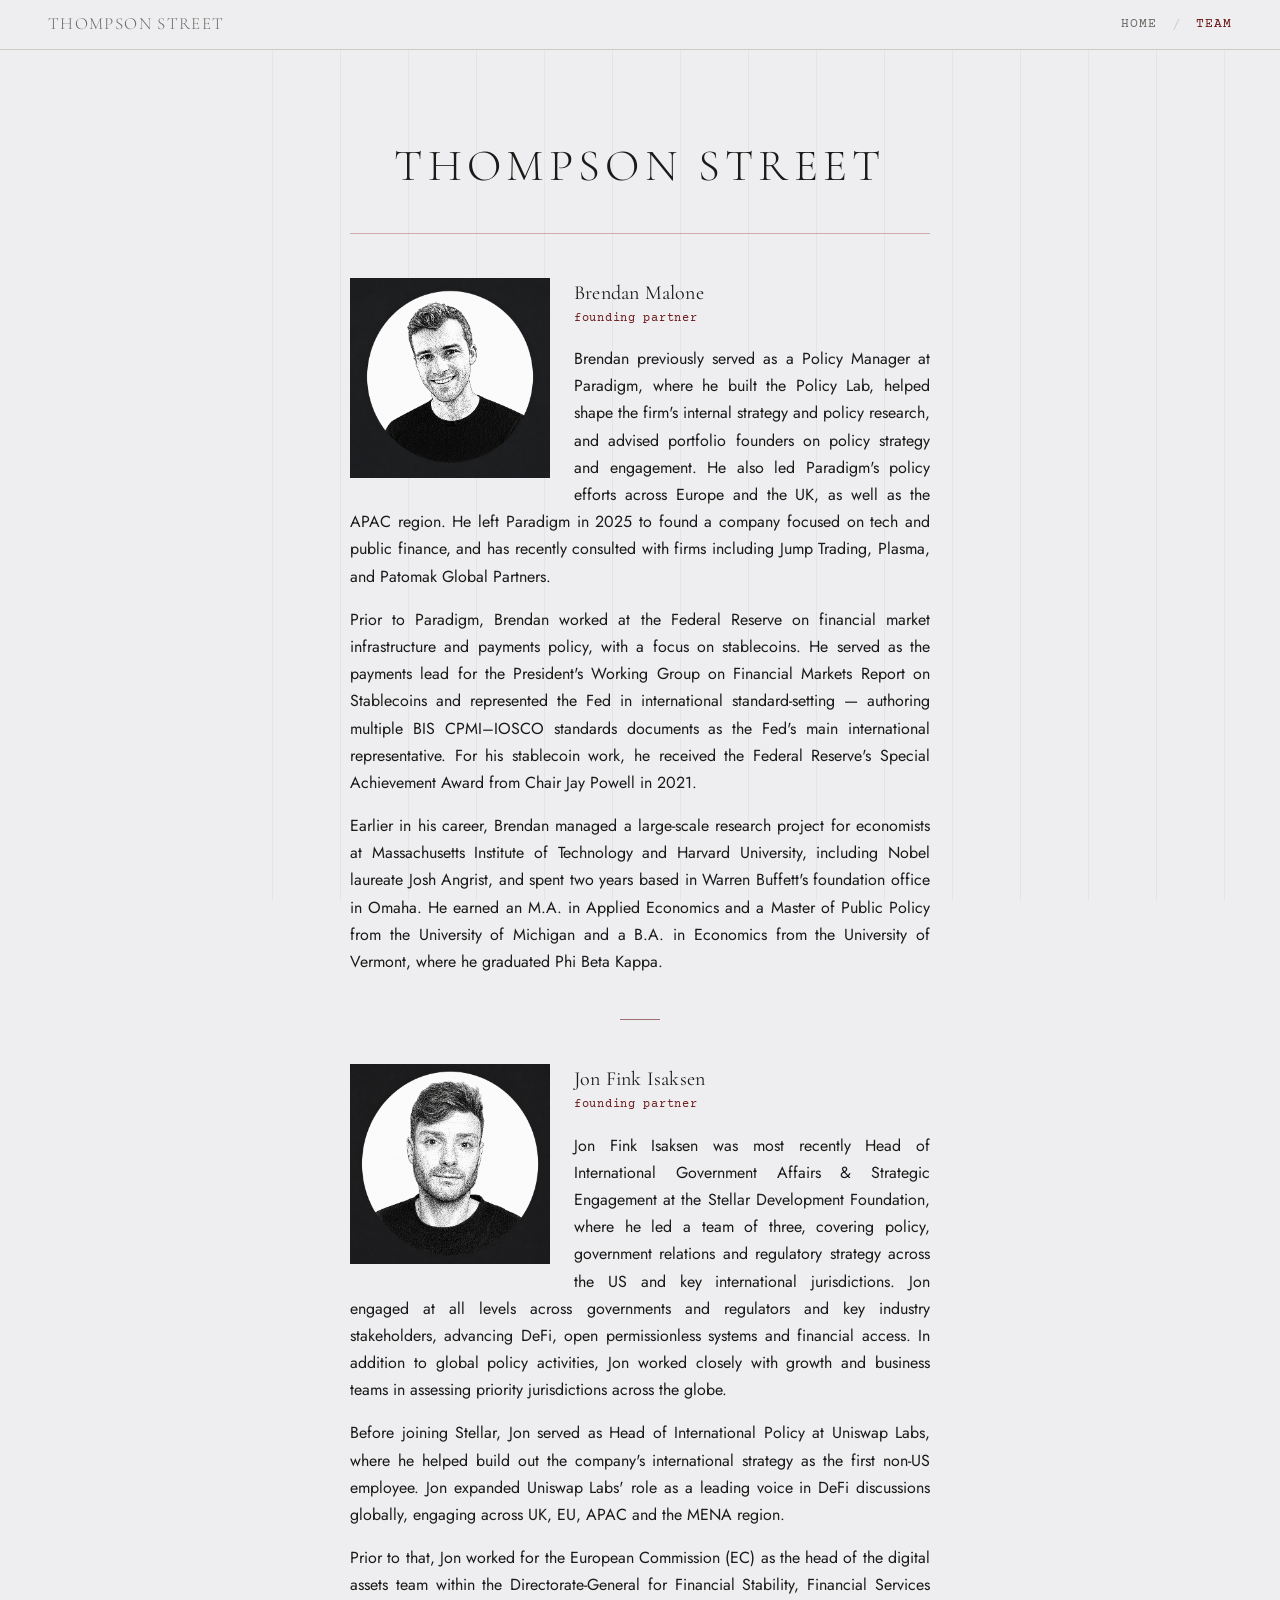
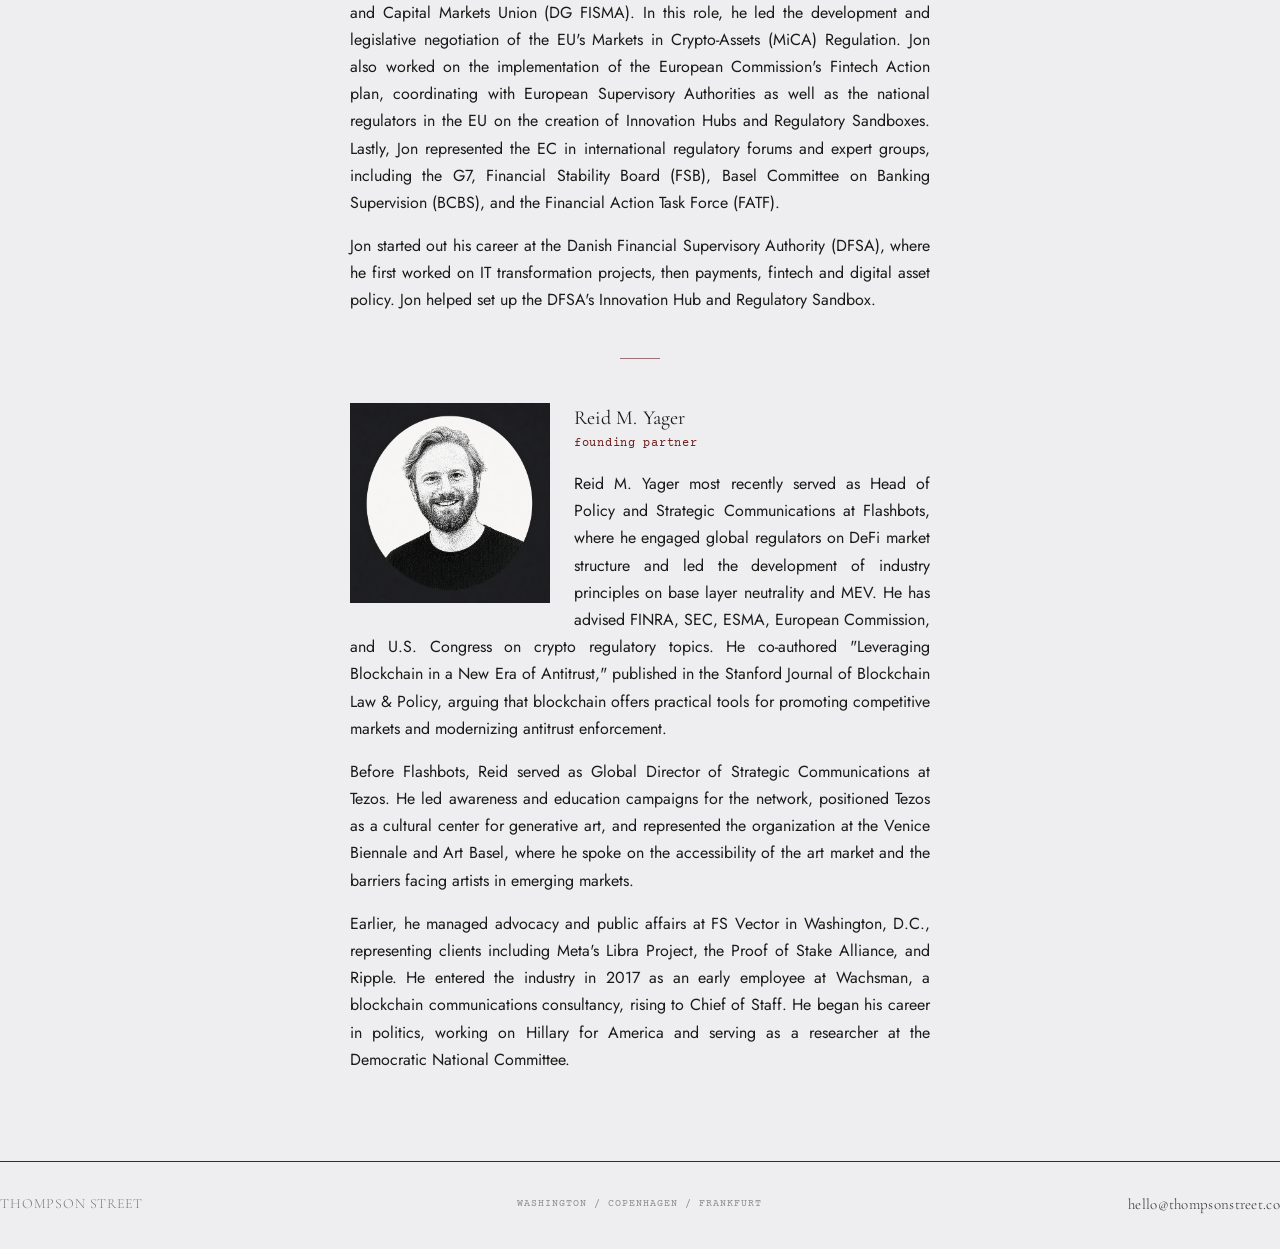
==== commit 8da6da37: "Add pine illustration, refresh Jon headshot, expand Reid bio - assets/pine-michaux.jpg: botanical il" ====
--- a/team.html
+++ b/team.html
@@ -125,9 +125,9 @@
           <span class="team-member-role">Founding Partner</span>
         </div>
 
-        <p>Reid M. Yager was most recently the Head of Policy and Strategic Communications at Flashbots, a research and development organization formed to mitigate the negative externalities posed by Maximal Extractable Value (MEV). At Flashbots, Reid helped develop industry principles on base layer neutrality and MEV. Regularly tapped to brief policymakers on market structure dynamics and frontline research, Reid is regarded as a leading technical expert on DeFi policy.</p>
-        <p>Prior to Flashbots, Reid served as Global Director of Strategic Communications at Tezos, where he led awareness and education campaigns for the Proof of Stake blockchain and developed Tezos' reputation as a cultural center for generative art. Before joining Tezos, Reid managed advocacy and public affairs engagements in Washington D.C. at FS Vector, representing clients such as Meta's Libra Project, Proof of Stake Alliance, and Ripple.</p>
-        <p>Reid entered crypto in 2017 as an early employee at communications consultancy Wachsman. He began his career as a political operative and is a veteran of Hillary for America and a former Democratic National Committee opposition researcher. Reid is a native of Alexandria, Virginia and currently resides in Berlin, Germany.</p>
+        <p>Reid M. Yager most recently served as Head of Policy and Strategic Communications at Flashbots, where he engaged global regulators on DeFi market structure and led the development of industry principles on base layer neutrality and MEV. He has advised FINRA, SEC, ESMA, European Commission, and U.S. Congress on crypto regulatory topics. He co-authored "Leveraging Blockchain in a New Era of Antitrust," published in the Stanford Journal of Blockchain Law &amp; Policy, arguing that blockchain offers practical tools for promoting competitive markets and modernizing antitrust enforcement.</p>
+        <p>Before Flashbots, Reid served as Global Director of Strategic Communications at Tezos. He led awareness and education campaigns for the network, positioned Tezos as a cultural center for generative art, and represented the organization at the Venice Biennale and Art Basel, where he spoke on the accessibility of the art market and the barriers facing artists in emerging markets.</p>
+        <p>Earlier, he managed advocacy and public affairs at FS Vector in Washington, D.C., representing clients including Meta's Libra Project, the Proof of Stake Alliance, and Ripple. He entered the industry in 2017 as an early employee at Wachsman, a blockchain communications consultancy, rising to Chief of Staff. He began his career in politics, working on Hillary for America and serving as a researcher at the Democratic National Committee.</p>
 
       </div>
     </div>
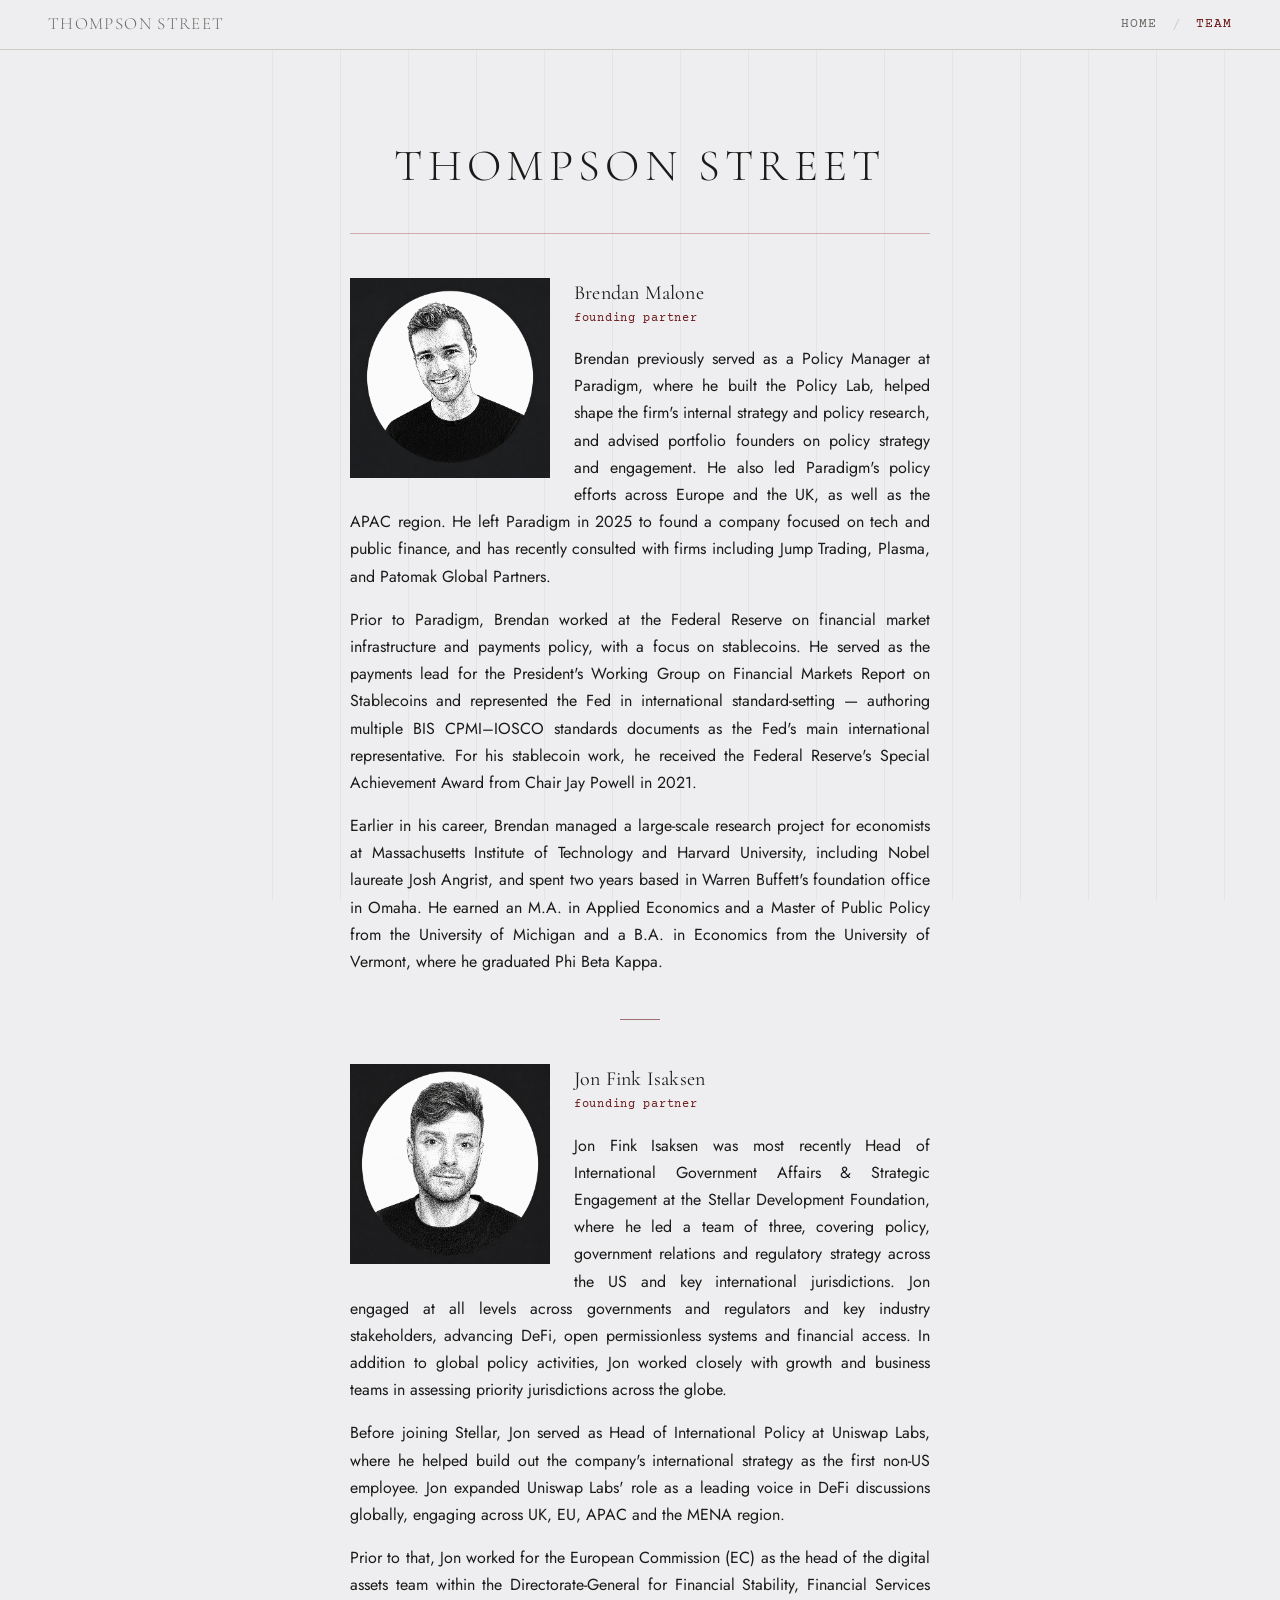
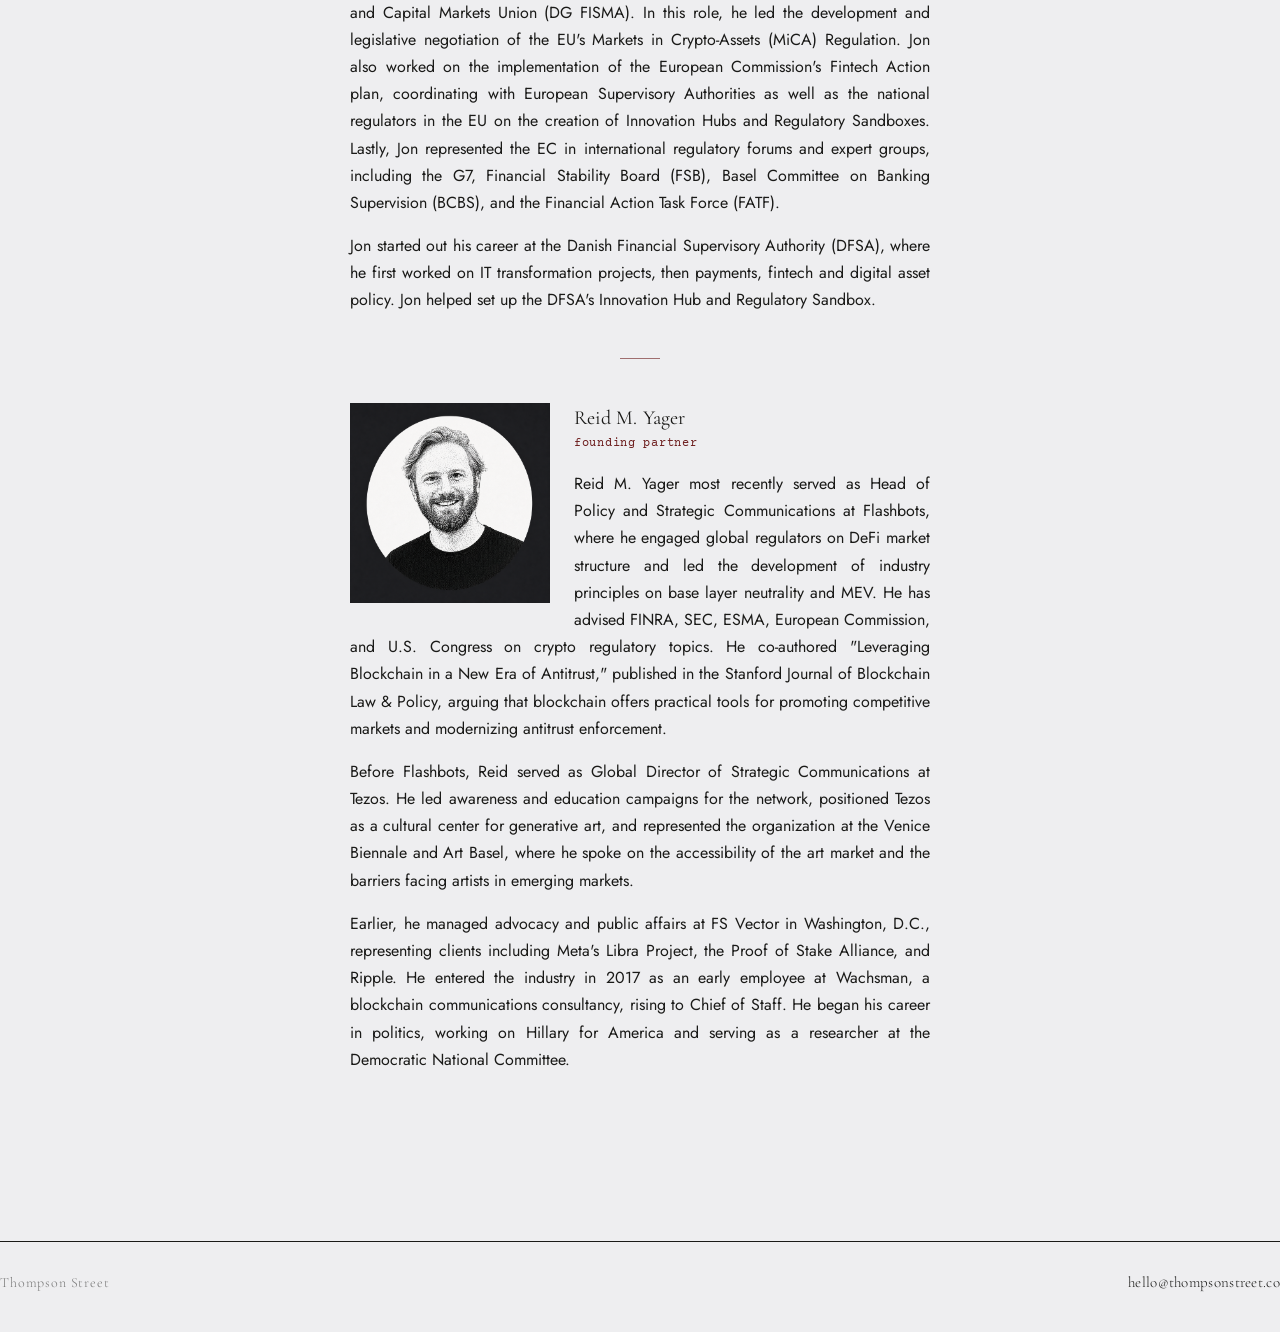
==== commit e60749c2: "Simplify: Courier Prime display statement, 2-col footer, no pine/cities - Display statement: switch " ====
--- a/team.html
+++ b/team.html
@@ -141,7 +141,6 @@
     <div class="footer-identity">
       <span class="footer-name">Thompson Street</span>
     </div>
-    <span class="footer-cities">Washington / Copenhagen / Frankfurt</span>
     <div class="footer-email-wrap">
       <a href="mailto:hello@thompsonstreet.co" class="footer-email">hello@thompsonstreet.co</a>
     </div>
--- a/styles/main.css
+++ b/styles/main.css
@@ -394,21 +394,17 @@
 .site-footer {
   position: relative;
   z-index: 2;
-  margin-top: auto;
+  margin-top: 80px;
 }
 .footer-main-row {
   display: grid;
-  grid-template-columns: 1fr 1fr 1fr;
+  grid-template-columns: 1fr 1fr;
   align-items: center;
-  gap: 24px;
-  padding: 28px 0 32px;
+  padding: 28px 0 36px;
   border-top: 0.5px solid currentColor;
-  opacity: 0.9;
+  gap: 16px;
 }
 .footer-identity {
-  display: flex;
-  flex-direction: column;
-  gap: 3px;
   justify-self: start;
 }
 .footer-name {
@@ -416,21 +412,11 @@
   font-weight: 300;
   font-size: 14px;
   letter-spacing: 0.06em;
-  opacity: 0.6;
-  text-transform: uppercase;
-}
-.footer-cities {
-  font-family: 'Courier Prime', monospace;
-  font-size: 10px;
-  letter-spacing: 0.1em;
-  text-transform: uppercase;
-  opacity: 0.5;
-  justify-self: center;
-  text-align: center;
+  opacity: 0.55;
+  display: block;
 }
 .footer-email-wrap {
   justify-self: end;
-  text-align: right;
 }
 .footer-email {
   font-family: 'Cormorant Garamond', serif;
@@ -441,6 +427,7 @@
   text-decoration: none;
   border-bottom: 0.5px solid transparent;
   transition: border-color 0.2s;
+  display: block;
 }
 .footer-email:hover {
   border-bottom-color: currentColor;
@@ -458,13 +445,14 @@
   line-height: 1.8;
 }
 .display-statement {
-  font-family: 'Cormorant Garamond', serif;
-  font-size: clamp(22px, 3.5vw, 30px);
-  font-weight: 300;
+  font-family: 'Courier Prime', monospace;
+  font-size: clamp(15px, 2vw, 18px);
+  font-weight: 400;
   font-style: normal;
-  line-height: 1.3;
-  letter-spacing: -0.01em;
-  margin-bottom: 32px;
+  line-height: 1.5;
+  letter-spacing: 0.01em;
+  margin-bottom: 36px;
+  color: inherit;
 }
 .zone-label {
   display: flex;
@@ -485,7 +473,7 @@
   background: var(--oxblood);
   opacity: 0.45;
 }
-.zone-gap { height: 28px; }
+.zone-gap { height: 32px; }
 
 /* ── Credentials strip ── */
 .credentials-strip {
@@ -498,105 +486,49 @@
 .cred-item {
   flex: 1 1 auto;
   text-align: center;
-  padding: 17px 12px;
+  padding: 16px 12px;
   font-family: 'Courier Prime', monospace;
   font-size: 10px;
   letter-spacing: 0.09em;
   text-transform: uppercase;
   color: inherit;
-  opacity: 0.6;
+  opacity: 0.55;
   white-space: nowrap;
-}
-
-.pre-footer-space { height: 80px; }
-
-/* ── Pine illustration ── */
-.pine-photo {
-  position: absolute;
-  bottom: 0;
-  right: -60px;
-  width: 340px;
-  height: auto;
-  opacity: 0.09;
-  pointer-events: none;
-  user-select: none;
-  mix-blend-mode: multiply;
-  z-index: 0;
 }
 
 @media (max-width: 768px) {
   .footer-main-row {
-    grid-template-columns: 1fr 1fr;
-    grid-template-rows: auto auto;
-    gap: 20px;
+    grid-template-columns: 1fr;
+    gap: 12px;
+    padding: 24px 0 32px;
   }
   .footer-identity {
-    grid-column: 1;
-    grid-row: 1;
     justify-self: start;
   }
-  .footer-cities {
-    grid-column: 2;
-    grid-row: 1;
-    justify-self: end;
-    text-align: right;
-  }
   .footer-email-wrap {
-    grid-column: 1 / -1;
-    grid-row: 2;
     justify-self: start;
-    text-align: left;
-  }
-  .pine-photo {
-    width: 220px;
-    right: -30px;
-    opacity: 0.07;
-  }
-  .credentials-strip { flex-wrap: wrap; }
+  }
   .cred-item {
     flex: 1 1 33%;
-    min-width: 0;
-  }
-  .display-statement { font-size: clamp(20px, 5vw, 26px); }
-  .site-header .grid-container,
-  #who-we-are .section-body {
-    padding-left: 20px;
-    padding-right: 20px;
+  }
+  .display-statement {
+    font-size: clamp(14px, 3.5vw, 17px);
   }
 }
 
 @media (max-width: 480px) {
+  .firm-name {
+    font-size: clamp(30px, 8vw, 46px);
+  }
+  .display-statement {
+    font-size: 14px;
+  }
+  .cred-item {
+    flex: 1 1 50%;
+  }
   .footer-main-row {
-    grid-template-columns: 1fr;
-    grid-template-rows: auto auto auto;
-    gap: 16px;
-  }
-  .footer-identity {
-    grid-column: 1;
-    grid-row: 1;
-    justify-self: start;
-  }
-  .footer-cities {
-    grid-column: 1;
-    grid-row: 2;
-    justify-self: start;
-    text-align: left;
-  }
-  .footer-email-wrap {
-    grid-column: 1;
-    grid-row: 3;
-    justify-self: start;
-    text-align: left;
-  }
-  .pine-photo {
-    width: 180px;
-    right: -20px;
-    opacity: 0.06;
-  }
-  .cred-item { flex: 1 1 50%; }
-  .display-statement { font-size: 20px; }
-  .firm-name { font-size: clamp(32px, 8vw, 46px); }
-  .nav-wordmark { font-size: 15px; }
+    padding: 20px 0 28px;
+  }
 }
 
 /* ── Writings Header ── */
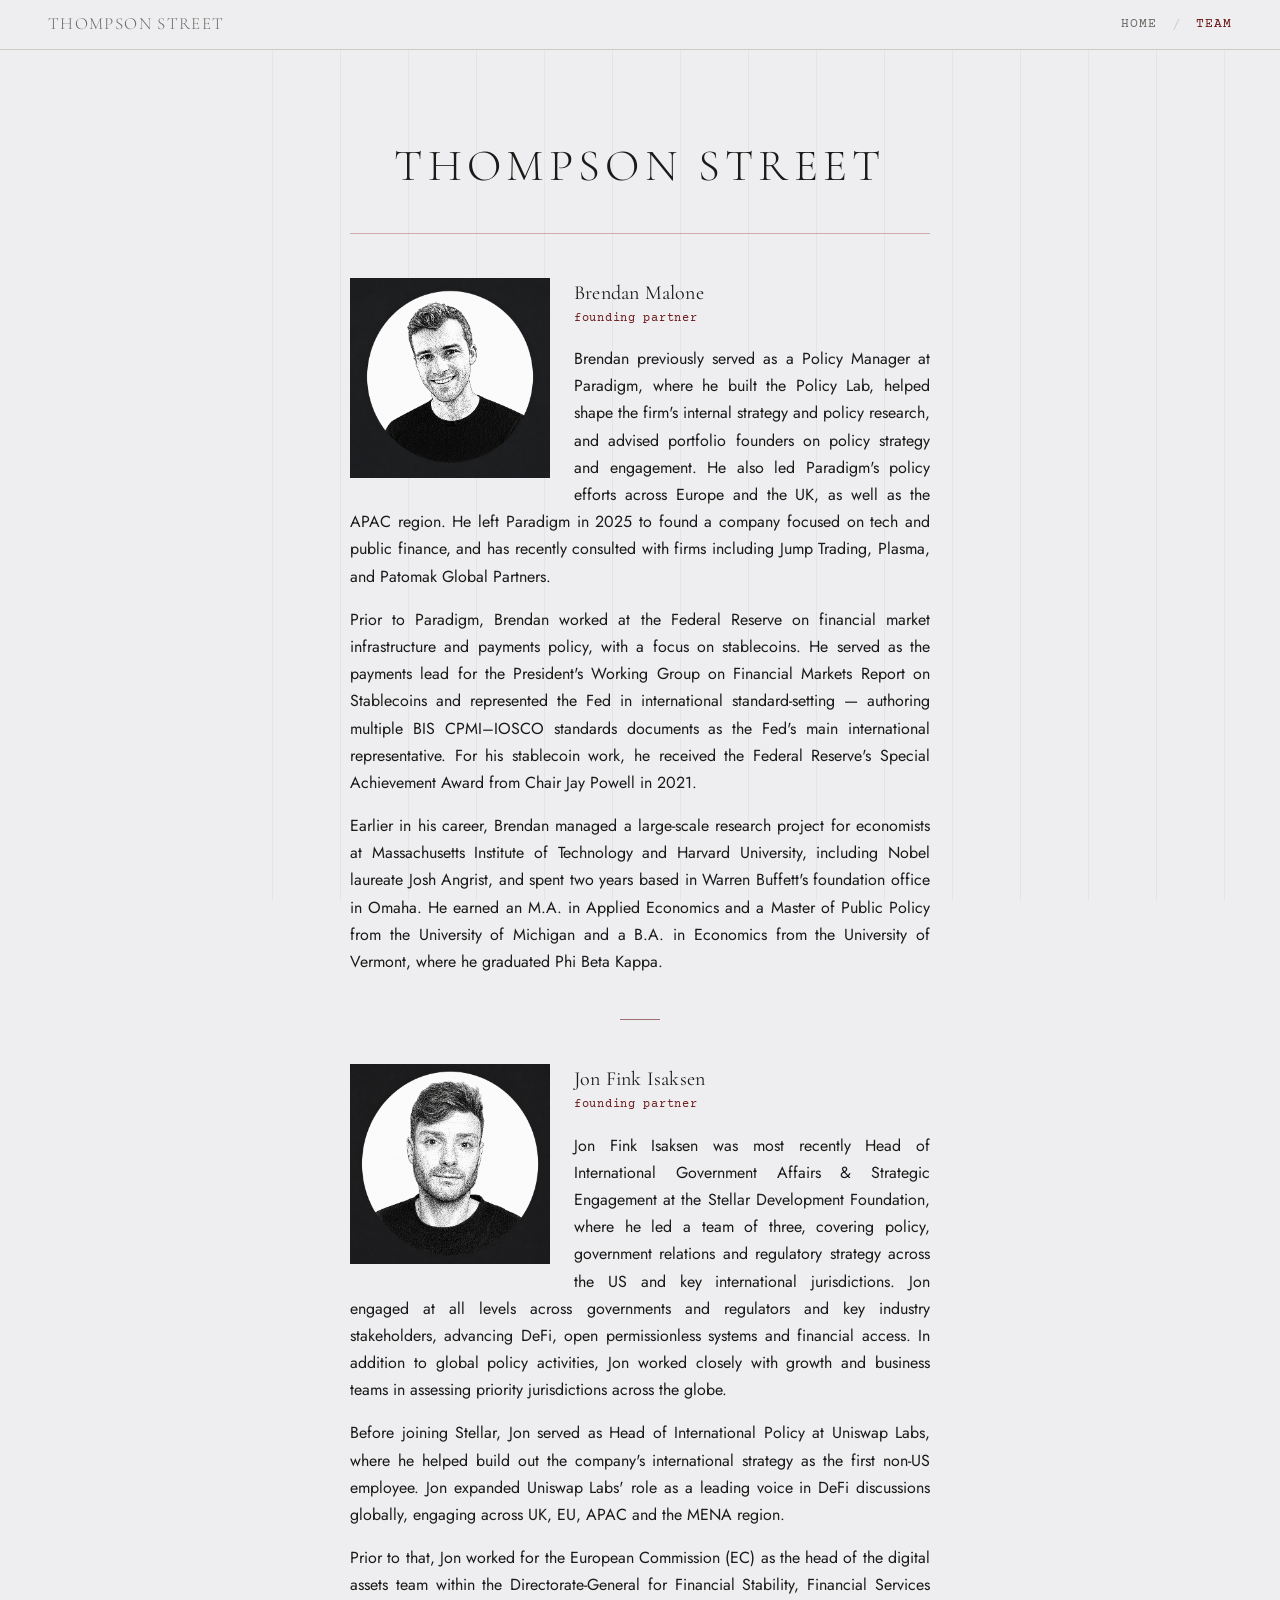
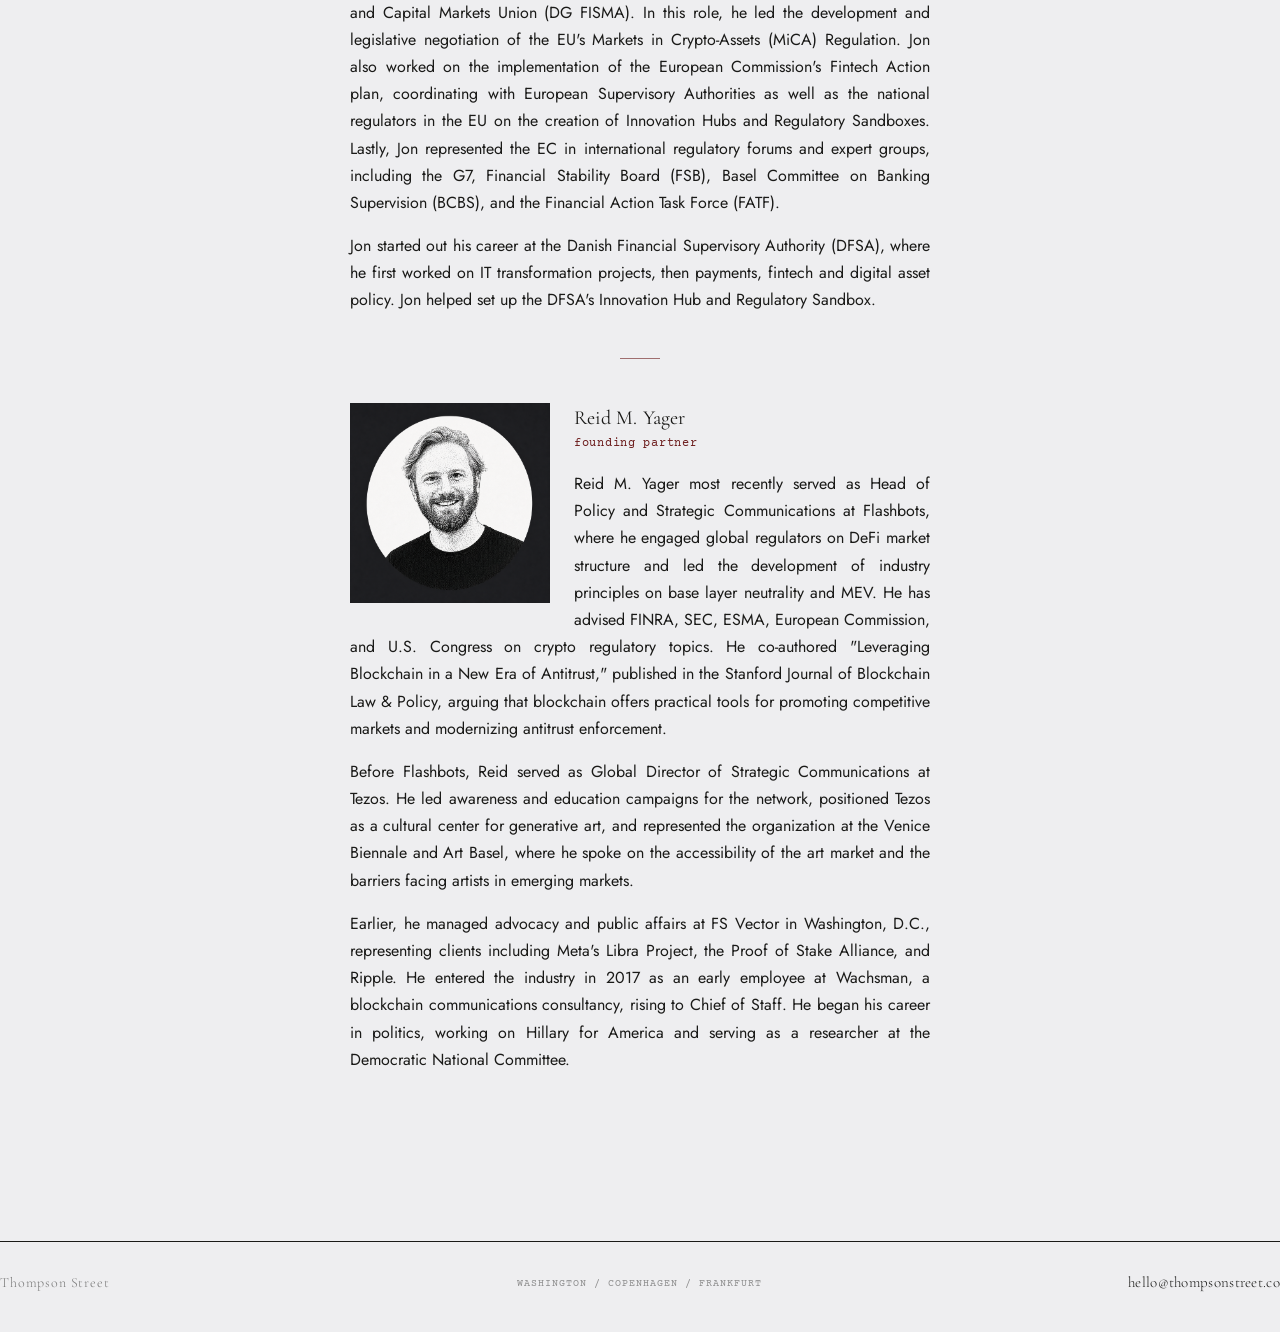
==== commit 3fdba803: "Restore 3-col footer with cities, remove credentials strip, bump display statement - Footer: 3-colum" ====
--- a/team.html
+++ b/team.html
@@ -141,6 +141,7 @@
     <div class="footer-identity">
       <span class="footer-name">Thompson Street</span>
     </div>
+    <span class="footer-cities">Washington / Copenhagen / Frankfurt</span>
     <div class="footer-email-wrap">
       <a href="mailto:hello@thompsonstreet.co" class="footer-email">hello@thompsonstreet.co</a>
     </div>
--- a/styles/main.css
+++ b/styles/main.css
@@ -398,11 +398,11 @@
 }
 .footer-main-row {
   display: grid;
-  grid-template-columns: 1fr 1fr;
+  grid-template-columns: 1fr 1fr 1fr;
   align-items: center;
   padding: 28px 0 36px;
   border-top: 0.5px solid currentColor;
-  gap: 16px;
+  gap: 0;
 }
 .footer-identity {
   justify-self: start;
@@ -413,6 +413,16 @@
   font-size: 14px;
   letter-spacing: 0.06em;
   opacity: 0.55;
+  display: block;
+}
+.footer-cities {
+  font-family: 'Courier Prime', monospace;
+  font-size: 10px;
+  letter-spacing: 0.1em;
+  text-transform: uppercase;
+  opacity: 0.45;
+  justify-self: center;
+  text-align: center;
   display: block;
 }
 .footer-email-wrap {
@@ -446,13 +456,14 @@
 }
 .display-statement {
   font-family: 'Courier Prime', monospace;
-  font-size: clamp(15px, 2vw, 18px);
+  font-size: clamp(16px, 2.2vw, 22px);
   font-weight: 400;
   font-style: normal;
   line-height: 1.5;
   letter-spacing: 0.01em;
   margin-bottom: 36px;
   color: inherit;
+  display: block;
 }
 .zone-label {
   display: flex;
@@ -498,36 +509,60 @@
 
 @media (max-width: 768px) {
   .footer-main-row {
+    grid-template-columns: 1fr 1fr;
+    grid-template-rows: auto auto;
+    gap: 16px;
+    padding: 24px 0 32px;
+  }
+  .footer-identity {
+    grid-column: 1;
+    grid-row: 1;
+    justify-self: start;
+  }
+  .footer-cities {
+    grid-column: 2;
+    grid-row: 1;
+    justify-self: end;
+    text-align: right;
+  }
+  .footer-email-wrap {
+    grid-column: 1 / -1;
+    grid-row: 2;
+    justify-self: start;
+  }
+  .display-statement {
+    font-size: clamp(15px, 3.5vw, 20px);
+  }
+}
+
+@media (max-width: 480px) {
+  .footer-main-row {
     grid-template-columns: 1fr;
+    grid-template-rows: auto auto auto;
     gap: 12px;
-    padding: 24px 0 32px;
+    padding: 20px 0 28px;
   }
   .footer-identity {
+    grid-column: 1;
+    grid-row: 1;
     justify-self: start;
   }
+  .footer-cities {
+    grid-column: 1;
+    grid-row: 2;
+    justify-self: start;
+    text-align: left;
+  }
   .footer-email-wrap {
+    grid-column: 1;
+    grid-row: 3;
     justify-self: start;
   }
-  .cred-item {
-    flex: 1 1 33%;
-  }
-  .display-statement {
-    font-size: clamp(14px, 3.5vw, 17px);
-  }
-}
-
-@media (max-width: 480px) {
   .firm-name {
     font-size: clamp(30px, 8vw, 46px);
   }
   .display-statement {
-    font-size: 14px;
-  }
-  .cred-item {
-    flex: 1 1 50%;
-  }
-  .footer-main-row {
-    padding: 20px 0 28px;
+    font-size: 15px;
   }
 }
 
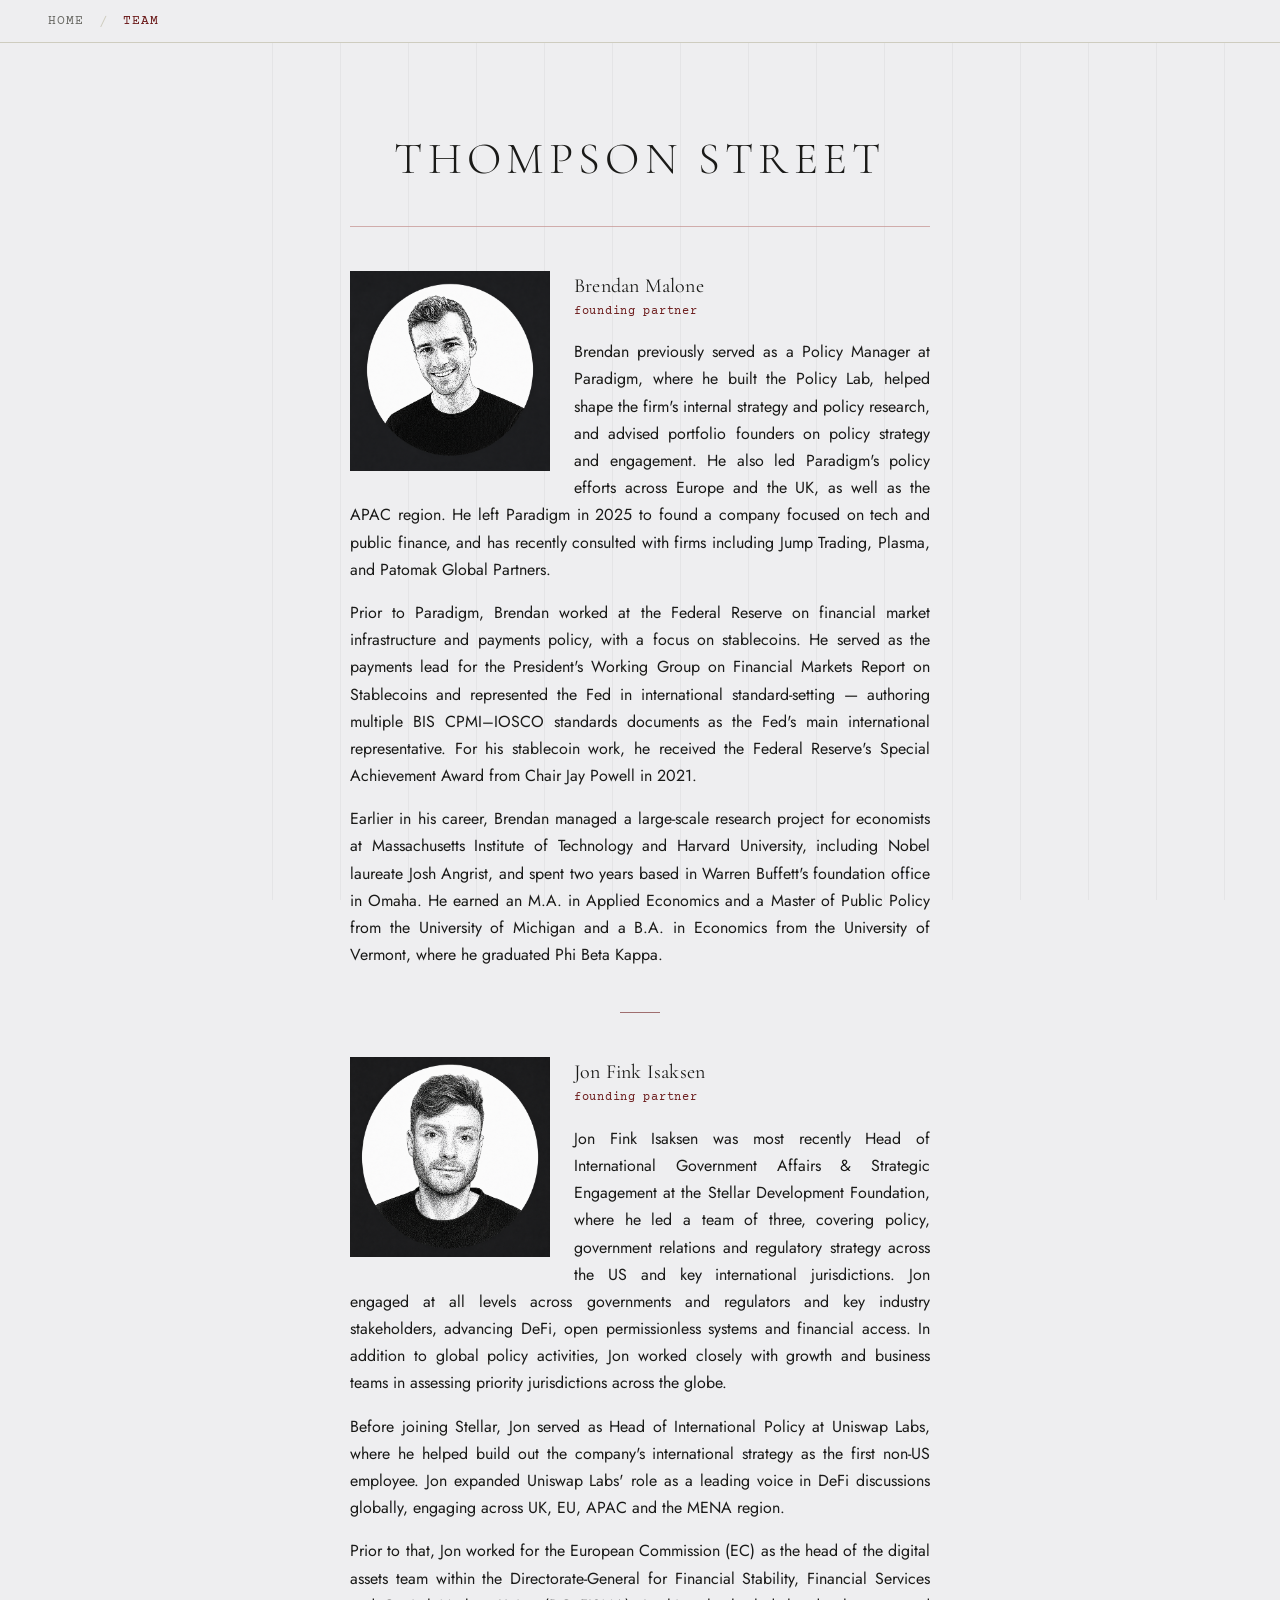
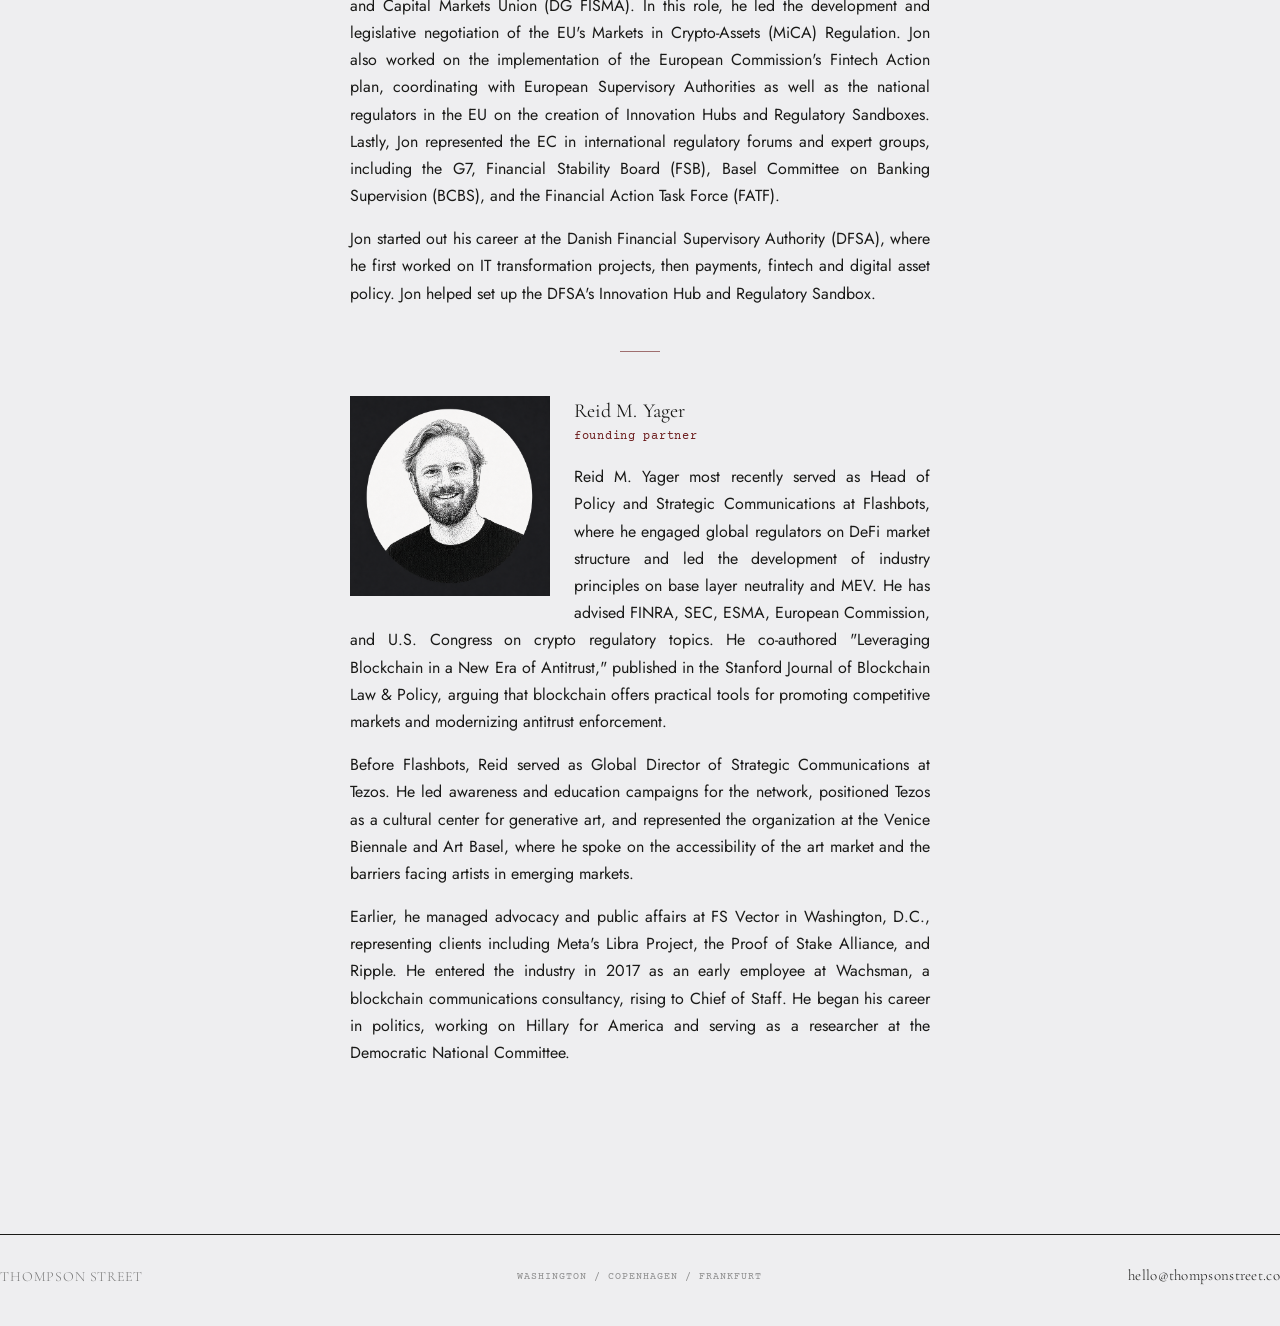
==== commit 0ce451e5: "Restore header firm name; remove nav wordmark; merge Philosophy into single paragraph Co-Authored-By" ====
--- a/team.html
+++ b/team.html
@@ -17,7 +17,6 @@
 <nav class="site-nav" role="navigation" aria-label="Main navigation">
   <div class="grid-container">
     <div class="nav-inner">
-      <span class="nav-wordmark">Thompson Street</span>
       <div class="nav-links">
         <a href="index.html"    class="nav-link">Home</a>
         <span class="nav-sep" aria-hidden="true">/</span>
--- a/styles/main.css
+++ b/styles/main.css
@@ -402,7 +402,7 @@
   align-items: center;
   padding: 28px 0 36px;
   border-top: 0.5px solid currentColor;
-  gap: 0;
+  gap: 24px;
 }
 .footer-identity {
   justify-self: start;
@@ -414,6 +414,7 @@
   letter-spacing: 0.06em;
   opacity: 0.55;
   display: block;
+  text-transform: uppercase;
 }
 .footer-cities {
   font-family: 'Courier Prime', monospace;
@@ -457,7 +458,7 @@
 .display-statement {
   font-family: 'Courier Prime', monospace;
   font-size: clamp(16px, 2.2vw, 22px);
-  font-weight: 400;
+  font-weight: 700;
   font-style: normal;
   line-height: 1.5;
   letter-spacing: 0.01em;
@@ -509,54 +510,37 @@
 
 @media (max-width: 768px) {
   .footer-main-row {
-    grid-template-columns: 1fr 1fr;
-    grid-template-rows: auto auto;
-    gap: 16px;
+    grid-template-columns: 1fr;
+    grid-template-rows: auto auto auto;
+    gap: 6px;
     padding: 24px 0 32px;
+    text-align: center;
   }
   .footer-identity {
     grid-column: 1;
     grid-row: 1;
-    justify-self: start;
-  }
-  .footer-cities {
-    grid-column: 2;
-    grid-row: 1;
-    justify-self: end;
-    text-align: right;
-  }
-  .footer-email-wrap {
-    grid-column: 1 / -1;
-    grid-row: 2;
-    justify-self: start;
-  }
-  .display-statement {
-    font-size: clamp(15px, 3.5vw, 20px);
-  }
-}
-
-@media (max-width: 480px) {
-  .footer-main-row {
-    grid-template-columns: 1fr;
-    grid-template-rows: auto auto auto;
-    gap: 12px;
-    padding: 20px 0 28px;
-  }
-  .footer-identity {
-    grid-column: 1;
-    grid-row: 1;
-    justify-self: start;
+    justify-self: center;
   }
   .footer-cities {
     grid-column: 1;
     grid-row: 2;
-    justify-self: start;
-    text-align: left;
+    justify-self: center;
+    text-align: center;
   }
   .footer-email-wrap {
     grid-column: 1;
     grid-row: 3;
-    justify-self: start;
+    justify-self: center;
+  }
+  .display-statement {
+    font-size: clamp(15px, 3.5vw, 20px);
+  }
+}
+
+@media (max-width: 480px) {
+  .footer-main-row {
+    gap: 4px;
+    padding: 20px 0 28px;
   }
   .firm-name {
     font-size: clamp(30px, 8vw, 46px);
